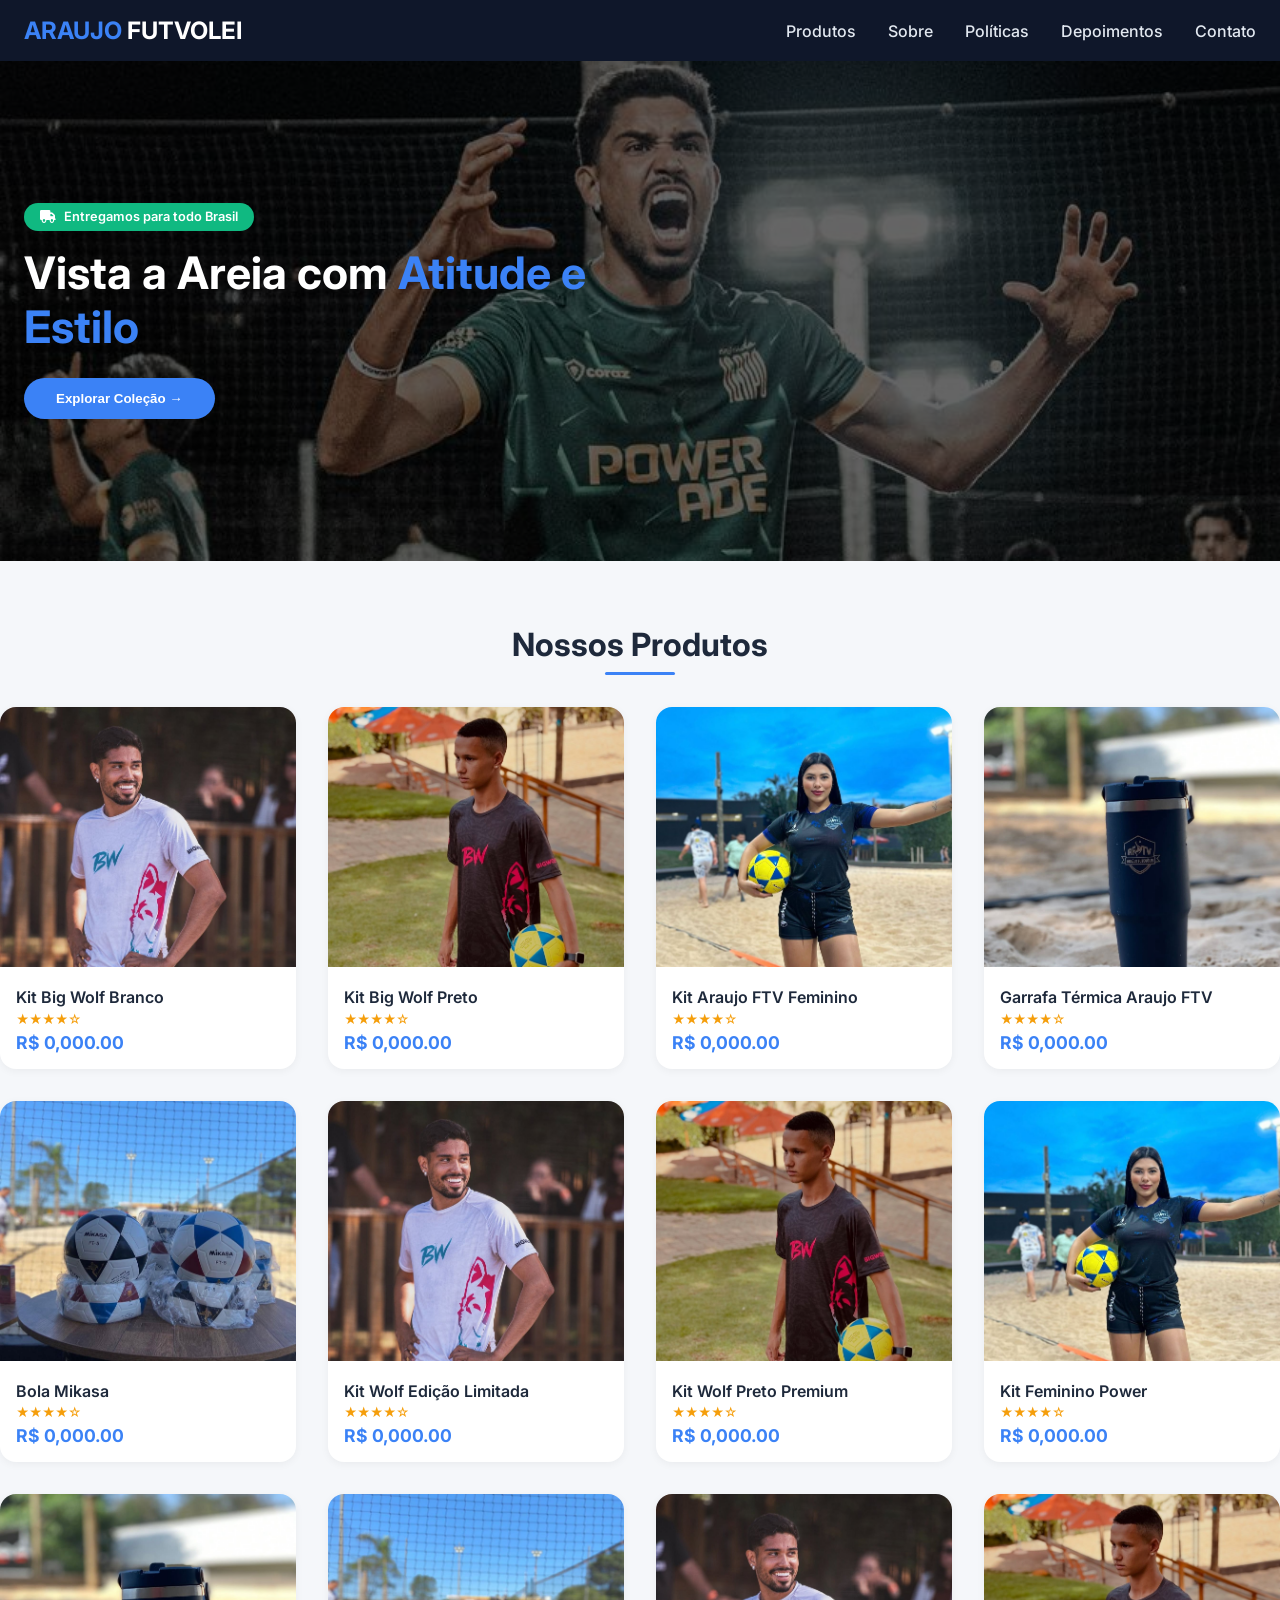
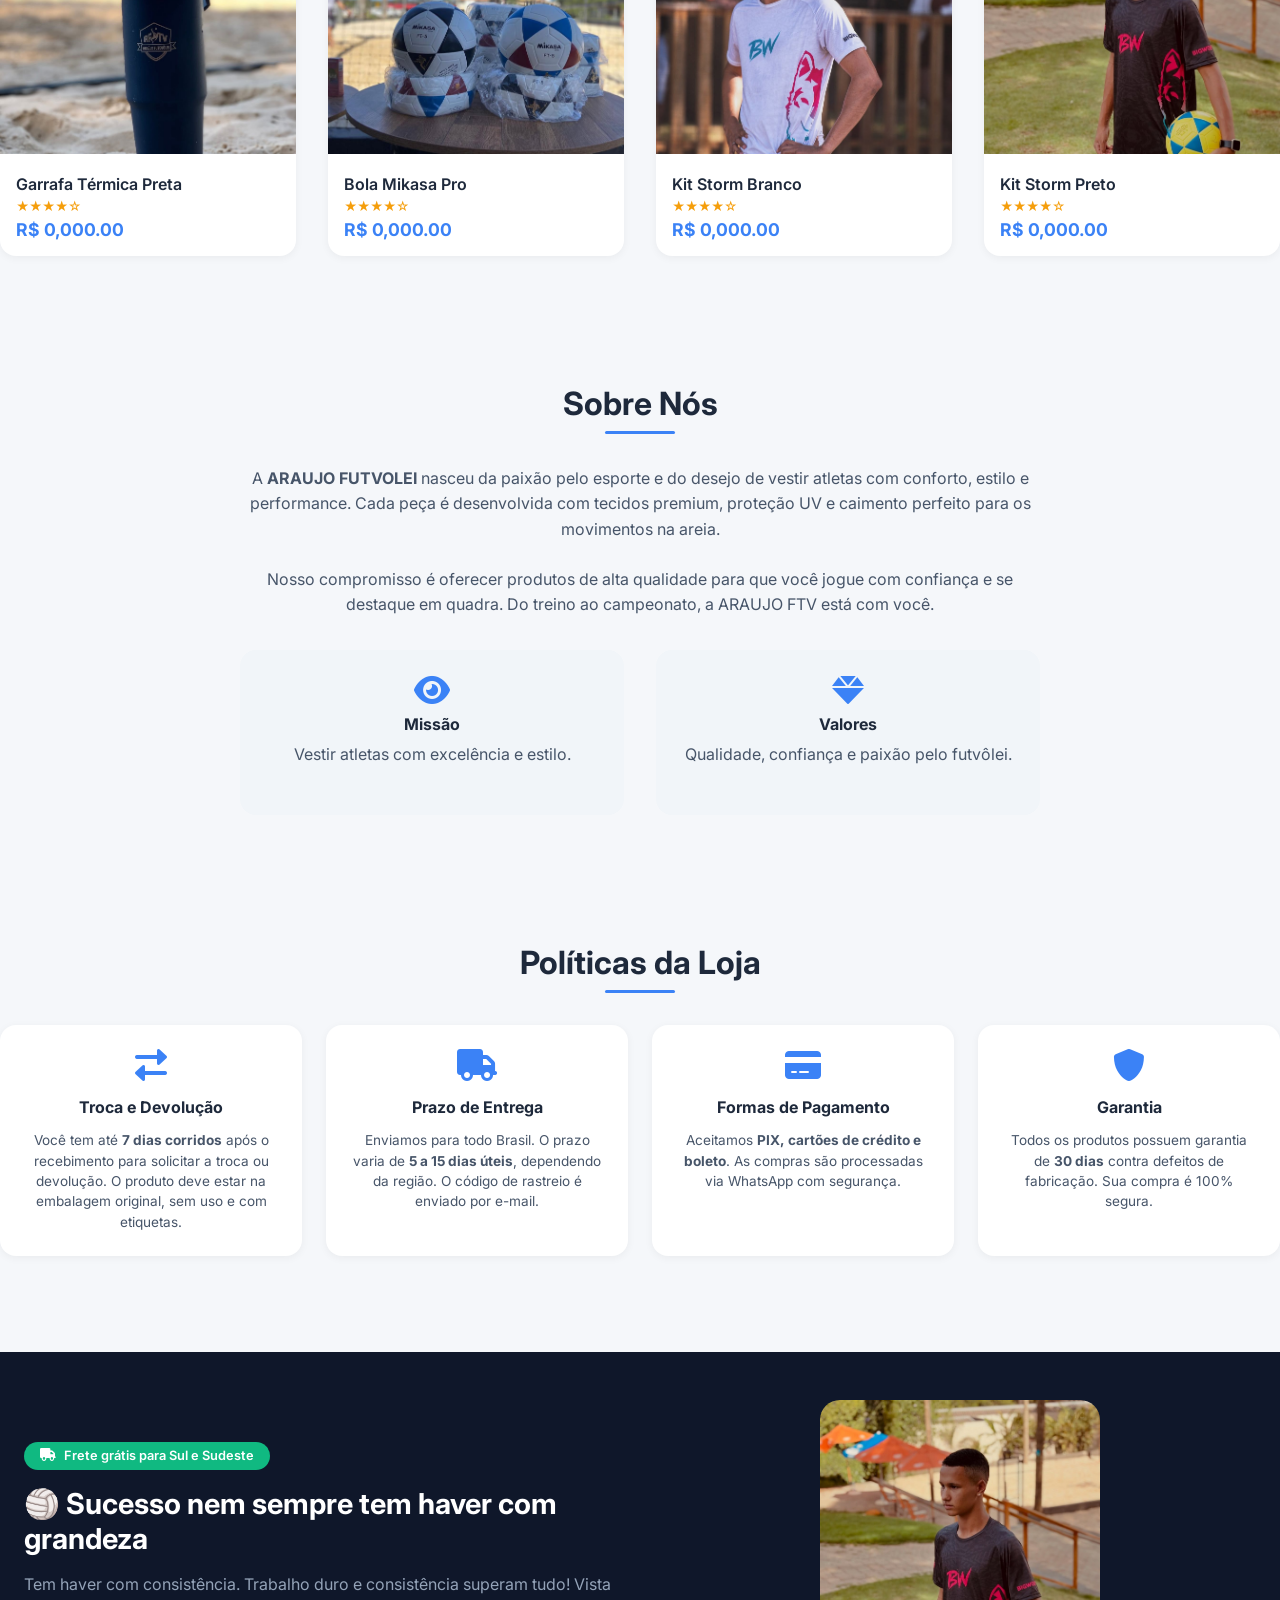
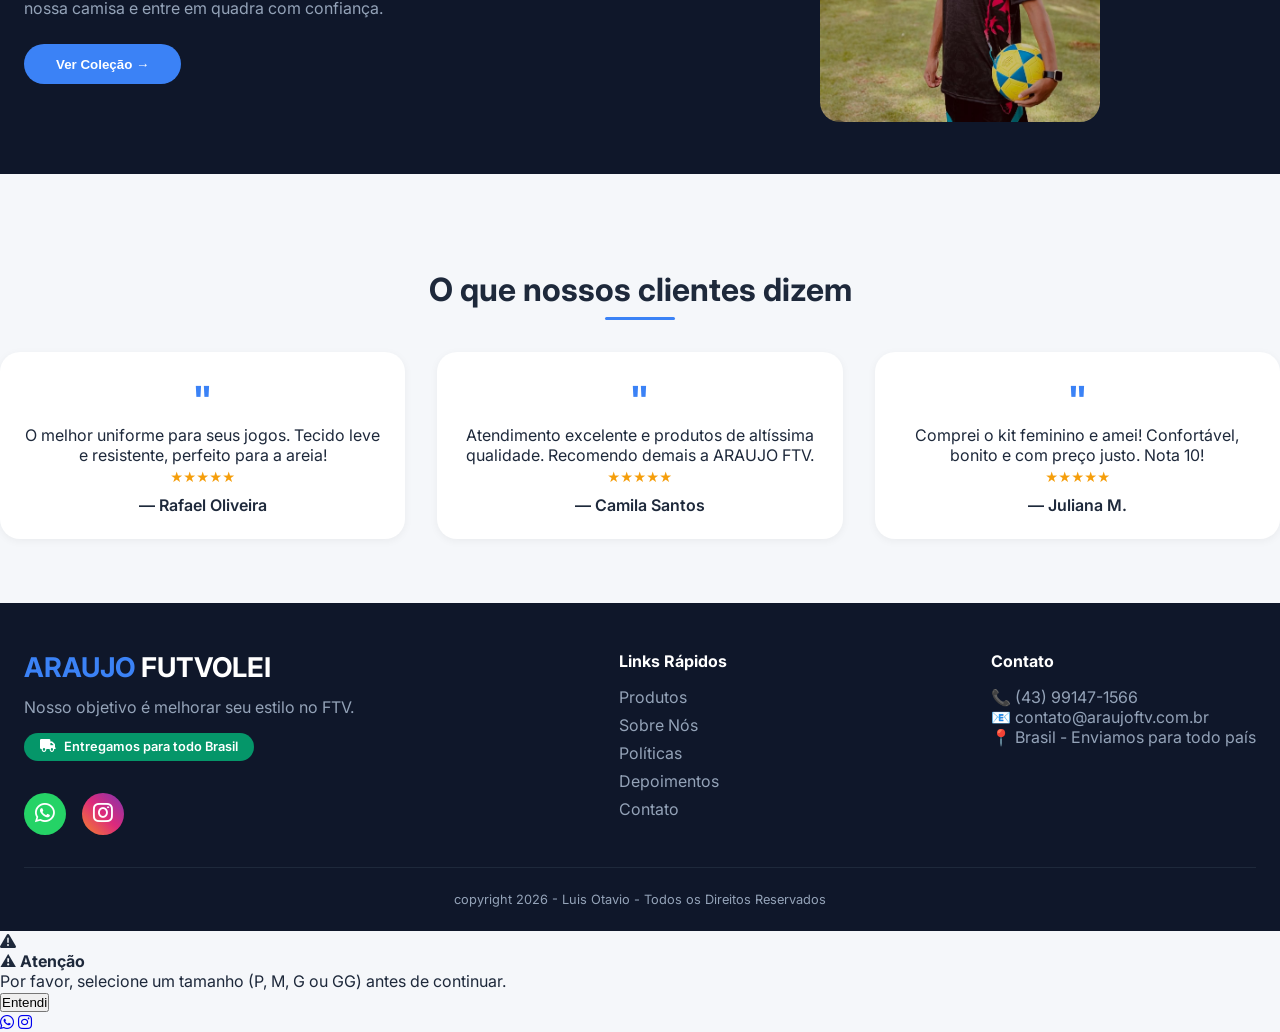
==== index.html @ d2f9bacc "ok" ====
<!DOCTYPE html>
<html lang="pt-br">
<head>
    <meta charset="UTF-8">
    <meta name="viewport" content="width=device-width, initial-scale=1.0, maximum-scale=1.0, user-scalable=yes">
    <title>ARAUJO FUTVOLEI | Kits e Acessórios Premium para Futvôlei</title>
    <meta name="description" content="Kits de futvôlei com tecido premium, proteção UV e estilo. Garrafas térmicas e bolas oficiais. Entregamos para todo o Brasil.">
    <link rel="preconnect" href="https://fonts.googleapis.com">
    <link rel="preconnect" href="https://fonts.gstatic.com" crossorigin>
    <link href="https://fonts.googleapis.com/css2?family=Inter:opsz,wght@14..32,300;14..32,400;14..32,500;14..32,600;14..32,700;14..32,800&display=swap" rel="stylesheet">
    <link rel="stylesheet" href="https://cdnjs.cloudflare.com/ajax/libs/font-awesome/6.0.0-beta3/css/all.min.css">
    <link rel="stylesheet" href="style.css">
</head>
<body>

<div class="navbar">
    <div class="container">
        <h1 class="logo">ARAUJO <span>FUTVOLEI</span></h1>
        <div class="menu-icon" id="menuToggle">
            <i class="fas fa-bars"></i>
        </div>
        <ul class="nav-links" id="navLinks">
            <li><a href="#produtos">Produtos</a></li>
            <li><a href="#sobre">Sobre</a></li>
            <li><a href="#politicas">Políticas</a></li>
            <li><a href="#depoimentos">Depoimentos</a></li>
            <li><a href="#contato">Contato</a></li>
        </ul>
    </div>
</div>

<!-- HERO COM IMAGEM DE FUNDO -->
<header class="hero">
    <div class="hero-container">
        <div class="hero-content">
            <div class="delivery-badge">
                <i class="fas fa-truck"></i>
                <span>Entregamos para todo Brasil</span>
            </div>
            <h1>Vista a Areia com <span>Atitude e Estilo</span></h1>
            <button class="btn-primary" id="verProdutosBtn">Explorar Coleção →</button>
        </div>
    </div>
</header>

<main>
    <!-- PRODUTOS -->
    <div class="container section" id="produtos">
        <h3 class="section-title">Nossos Produtos</h3>
        <div class="underline"></div>
        <div class="products-grid">
            <div class="product-card" data-produto="Kit Big Wolf Branco" data-preco="0,000.00" data-imagem="images/bg branco.jpeg">
                <img src="images/bg branco.jpeg" class="product-img" alt="Kit Big Wolf Branco">
                <div class="product-info">
                    <p class="product-name">Kit Big Wolf Branco</p>
                    <div class="rating">★★★★☆</div>
                    <p class="price">R$ 0,000.00</p>
                </div>
            </div>

            <div class="product-card" data-produto="Kit Big Wolf Preto" data-preco="0,000.00" data-imagem="images/bg preto.jpeg">
                <img src="images/bg preto.jpeg" class="product-img" alt="Kit Big Wolf Preto">
                <div class="product-info">
                    <p class="product-name">Kit Big Wolf Preto</p>
                    <div class="rating">★★★★☆</div>
                    <p class="price">R$ 0,000.00</p>
                </div>
            </div>

            <div class="product-card" data-produto="Kit Araujo FTV Feminino" data-preco="0,000.00" data-imagem="images/Fminino.jpeg">
                <img src="images/Fminino.jpeg" class="product-img" alt="Kit Araujo FTV Feminino">
                <div class="product-info">
                    <p class="product-name">Kit Araujo FTV Feminino</p>
                    <div class="rating">★★★★☆</div>
                    <p class="price">R$ 0,000.00</p>
                </div>
            </div>

            <div class="product-card" data-produto="Garrafa Térmica Araujo FTV" data-preco="0,000.00" data-imagem="images/Garrfa.jpeg">
                <img src="images/Garrfa.jpeg" class="product-img" alt="Garrafa Térmica">
                <div class="product-info">
                    <p class="product-name">Garrafa Térmica Araujo FTV</p>
                    <div class="rating">★★★★☆</div>
                    <p class="price">R$ 0,000.00</p>
                </div>
            </div>

            <div class="product-card" data-produto="Bola Mikasa" data-preco="0,000.00" data-imagem="images/bola.jpeg">
                <img src="images/bola.jpeg" class="product-img" alt="Bola Mikasa">
                <div class="product-info">
                    <p class="product-name">Bola Mikasa</p>
                    <div class="rating">★★★★☆</div>
                    <p class="price">R$ 0,000.00</p>
                </div>
            </div>

            <div class="product-card" data-produto="Kit Wolf Edição Limitada" data-preco="0,000.00" data-imagem="images/bg branco.jpeg">
                <img src="images/bg branco.jpeg" class="product-img" alt="Kit Wolf Edição">
                <div class="product-info">
                    <p class="product-name">Kit Wolf Edição Limitada</p>
                    <div class="rating">★★★★☆</div>
                    <p class="price">R$ 0,000.00</p>
                </div>
            </div>

            <div class="product-card" data-produto="Kit Wolf Preto Premium" data-preco="0,000.00" data-imagem="images/bg preto.jpeg">
                <img src="images/bg preto.jpeg" class="product-img" alt="Kit Wolf Preto">
                <div class="product-info">
                    <p class="product-name">Kit Wolf Preto Premium</p>
                    <div class="rating">★★★★☆</div>
                    <p class="price">R$ 0,000.00</p>
                </div>
            </div>

            <div class="product-card" data-produto="Kit Feminino Power" data-preco="0,000.00" data-imagem="images/Fminino.jpeg">
                <img src="images/Fminino.jpeg" class="product-img" alt="Kit Feminino Power">
                <div class="product-info">
                    <p class="product-name">Kit Feminino Power</p>
                    <div class="rating">★★★★☆</div>
                    <p class="price">R$ 0,000.00</p>
                </div>
            </div>

            <div class="product-card" data-produto="Garrafa Térmica Preta" data-preco="0,000.00" data-imagem="images/Garrfa.jpeg">
                <img src="images/Garrfa.jpeg" class="product-img" alt="Garrafa Térmica Preta">
                <div class="product-info">
                    <p class="product-name">Garrafa Térmica Preta</p>
                    <div class="rating">★★★★☆</div>
                    <p class="price">R$ 0,000.00</p>
                </div>
            </div>

            <div class="product-card" data-produto="Bola Mikasa Pro" data-preco="0,000.00" data-imagem="images/bola.jpeg">
                <img src="images/bola.jpeg" class="product-img" alt="Bola Mikasa Pro">
                <div class="product-info">
                    <p class="product-name">Bola Mikasa Pro</p>
                    <div class="rating">★★★★☆</div>
                    <p class="price">R$ 0,000.00</p>
                </div>
            </div>

            <div class="product-card" data-produto="Kit Storm Branco" data-preco="0,000.00" data-imagem="images/bg branco.jpeg">
                <img src="images/bg branco.jpeg" class="product-img" alt="Kit Storm Branco">
                <div class="product-info">
                    <p class="product-name">Kit Storm Branco</p>
                    <div class="rating">★★★★☆</div>
                    <p class="price">R$ 0,000.00</p>
                </div>
            </div>

            <div class="product-card" data-produto="Kit Storm Preto" data-preco="0,000.00" data-imagem="images/bg preto.jpeg">
                <img src="images/bg preto.jpeg" class="product-img" alt="Kit Storm Preto">
                <div class="product-info">
                    <p class="product-name">Kit Storm Preto</p>
                    <div class="rating">★★★★☆</div>
                    <p class="price">R$ 0,000.00</p>
                </div>
            </div>
        </div>
    </div>

    <!-- SOBRE NÓS -->
    <div class="container section" id="sobre">
        <h3 class="section-title">Sobre Nós</h3>
        <div class="underline"></div>
        <div class="about-content">
            <div class="about-text">
                <p>A <strong>ARAUJO FUTVOLEI</strong> nasceu da paixão pelo esporte e do desejo de vestir atletas com conforto, estilo e performance. Cada peça é desenvolvida com tecidos premium, proteção UV e caimento perfeito para os movimentos na areia.</p>
                <p>Nosso compromisso é oferecer produtos de alta qualidade para que você jogue com confiança e se destaque em quadra. Do treino ao campeonato, a ARAUJO FTV está com você.</p>
                <div class="about-mission">
                    <div class="mission-item">
                        <i class="fas fa-eye"></i>
                        <h4>Missão</h4>
                        <p>Vestir atletas com excelência e estilo.</p>
                    </div>
                    <div class="mission-item">
                        <i class="fas fa-gem"></i>
                        <h4>Valores</h4>
                        <p>Qualidade, confiança e paixão pelo futvôlei.</p>
                    </div>
                </div>
            </div>
        </div>
    </div>

    <!-- POLÍTICAS DA LOJA -->
    <div class="container section" id="politicas">
        <h3 class="section-title">Políticas da Loja</h3>
        <div class="underline"></div>
        <div class="policies-grid">
            <div class="policy-card">
                <i class="fas fa-exchange-alt"></i>
                <h4>Troca e Devolução</h4>
                <p>Você tem até <strong>7 dias corridos</strong> após o recebimento para solicitar a troca ou devolução. O produto deve estar na embalagem original, sem uso e com etiquetas.</p>
            </div>
            <div class="policy-card">
                <i class="fas fa-truck"></i>
                <h4>Prazo de Entrega</h4>
                <p>Enviamos para todo Brasil. O prazo varia de <strong>5 a 15 dias úteis</strong>, dependendo da região. O código de rastreio é enviado por e-mail.</p>
            </div>
            <div class="policy-card">
                <i class="fas fa-credit-card"></i>
                <h4>Formas de Pagamento</h4>
                <p>Aceitamos <strong>PIX, cartões de crédito e boleto</strong>. As compras são processadas via WhatsApp com segurança.</p>
            </div>
            <div class="policy-card">
                <i class="fas fa-shield-alt"></i>
                <h4>Garantia</h4>
                <p>Todos os produtos possuem garantia de <strong>30 dias</strong> contra defeitos de fabricação. Sua compra é 100% segura.</p>
            </div>
        </div>
    </div>

    <!-- BANNER EXCLUSIVO -->
    <div class="banner-full-width">
        <div class="banner-exclusive">
            <div class="banner-inner">
                <div class="banner-text">
                    <div class="delivery-badge" style="background: #10b981;">
                        <i class="fas fa-truck"></i>
                        <span>Frete grátis para Sul e Sudeste</span>
                    </div>
                    <h3>🏐 Sucesso nem sempre tem haver com grandeza</h3>
                    <p>Tem haver com consistência. Trabalho duro e consistência superam tudo! Vista nossa camisa e entre em quadra com confiança.</p>
                    <button class="btn-primary" id="ctaExclusivo">Ver Coleção →</button>
                </div>
                <div class="banner-img">
                    <img src="images/bg preto.jpeg" alt="Uniforme exclusivo">
                </div>
            </div>
        </div>
    </div>

    <!-- DEPOIMENTOS -->
    <div class="container section" id="depoimentos">
        <h3 class="section-title">O que nossos clientes dizem</h3>
        <div class="underline"></div>
        <div class="testimonials">
            <div class="testimonial-card">
                <div class="quote">"</div>
                <p>O melhor uniforme para seus jogos. Tecido leve e resistente, perfeito para a areia!</p>
                <div class="rating">★★★★★</div>
                <p style="font-weight: 600; margin-top: 10px;">— Rafael Oliveira</p>
            </div>
            <div class="testimonial-card">
                <div class="quote">"</div>
                <p>Atendimento excelente e produtos de altíssima qualidade. Recomendo demais a ARAUJO FTV.</p>
                <div class="rating">★★★★★</div>
                <p style="font-weight: 600; margin-top: 10px;">— Camila Santos</p>
            </div>
            <div class="testimonial-card">
                <div class="quote">"</div>
                <p>Comprei o kit feminino e amei! Confortável, bonito e com preço justo. Nota 10!</p>
                <div class="rating">★★★★★</div>
                <p style="font-weight: 600; margin-top: 10px;">— Juliana M.</p>
            </div>
        </div>
    </div>
</main>

<!-- FOOTER -->
<footer id="contato">
    <div class="container">
        <div class="footer-grid">
            <div class="footer-col">
                <h1 class="logo" style="font-size: 1.7rem;">ARAUJO <span style="color:#fff;">FUTVOLEI</span></h1>
                <p style="margin-top: 0.8rem;">Nosso objetivo é melhorar seu estilo no FTV.</p>
                <div class="delivery-badge" style="background: #059669; margin-top: 1rem;">
                    <i class="fas fa-truck"></i>
                    <span>Entregamos para todo Brasil</span>
                </div>
                <div class="social-icons-footer">
                    <a href="https://wa.me/5543991471566" target="_blank" class="footer-whatsapp">
                        <i class="fab fa-whatsapp"></i>
                    </a>
                    <a href="https://instagram.com" target="_blank" class="footer-instagram">
                        <i class="fab fa-instagram"></i>
                    </a>
                </div>
            </div>
            <div class="footer-col">
                <h4>Links Rápidos</h4>
                <ul>
                    <li><a href="#produtos">Produtos</a></li>
                    <li><a href="#sobre">Sobre Nós</a></li>
                    <li><a href="#politicas">Políticas</a></li>
                    <li><a href="#depoimentos">Depoimentos</a></li>
                    <li><a href="#contato">Contato</a></li>
                </ul>
            </div>
            <div class="footer-col">
                <h4>Contato</h4>
                <p>📞 (43) 99147-1566</p>
                <p>📧 contato@araujoftv.com.br</p>
                <p>📍 Brasil - Enviamos para todo país</p>
            </div>
        </div>
        <div class="copyright">
            <p>copyright 2026 - Luis Otavio - Todos os Direitos Reservados</p>
        </div>
    </div>
</footer>

<!-- MODAL -->
<div id="productModal" class="modal">
    <div class="modal-container">
        <button class="modal-close-btn"><i class="fas fa-times"></i></button>
        <div class="modal-grid">
            <div class="modal-gallery">
                <div class="modal-main-image">
                    <img src="" alt="Produto" id="modalMainImage">
                </div>
                <div class="modal-thumbnails">
                    <div class="thumbnail-item active"><img src="" alt="Frente" class="thumbnail"><span>Frente</span></div>
                    <div class="thumbnail-item"><img src="" alt="Costa" class="thumbnail"><span>Costa</span></div>
                    <div class="thumbnail-item"><img src="" alt="Lado" class="thumbnail"><span>Lado</span></div>
                    <div class="thumbnail-item"><img src="" alt="Detalhe" class="thumbnail"><span>Detalhe</span></div>
                </div>
            </div>
            <div class="modal-details">
                <div class="modal-header">
                    <h2 id="modalProductName">Kit Big Wolf Branco</h2>
                    <div class="modal-rating">
                        <i class="fas fa-star"></i><i class="fas fa-star"></i><i class="fas fa-star"></i><i class="fas fa-star"></i><i class="fas fa-star-half-alt"></i>
                        <span>4.5 (43 avaliações)</span>
                    </div>
                </div>
                <div class="modal-price-container">
                    <span class="modal-price-label">Preço</span>
                    <p class="modal-price" id="modalProductPrice">R$ 0,000.00</p>
                    <span class="modal-installment">ou em até 3x sem juros</span>
                </div>
                <div class="modal-divider"></div>
                <div class="modal-size">
                    <div class="size-header"><label>Tamanho</label><a href="#" class="size-guide">Guia de medidas</a></div>
                    <div class="size-options">
                        <button class="size-btn" data-size="P">P</button>
                        <button class="size-btn" data-size="M">M</button>
                        <button class="size-btn" data-size="G">G</button>
                        <button class="size-btn" data-size="GG">GG</button>
                    </div>
                </div>
                <div class="modal-divider"></div>
                <div class="modal-description">
                    <h4>Sobre o produto</h4>
                    <p>Tecido premium com proteção UV, secagem rápida e liberdade de movimento. Ideal para altas performances na areia.</p>
                </div>
                <button class="btn-whatsapp-modal" id="modalWhatsBtn"><i class="fab fa-whatsapp"></i> Comprar via WhatsApp</button>
                <div class="modal-benefits">
                    <div class="benefit-item"><i class="fas fa-truck"></i><span>Entregamos para todo Brasil</span></div>
                    <div class="benefit-item"><i class="fas fa-exchange-alt"></i><span>Troca fácil em 7 dias</span></div>
                    <div class="benefit-item"><i class="fas fa-shield-alt"></i><span>Produto 100% original</span></div>
                </div>
            </div>
        </div>
    </div>
</div>

<!-- ALERTA PERSONALIZADO -->
<div id="customAlert" class="custom-alert">
    <div class="alert-icon">
        <i class="fas fa-exclamation-triangle"></i>
    </div>
    <h4>⚠️ Atenção</h4>
    <p>Por favor, selecione um tamanho (P, M, G ou GG) antes de continuar.</p>
    <button class="alert-btn" onclick="closeAlert()">Entendi</button>
</div>

<!-- ÍCONES FLUTUANTES -->
<a href="https://wa.me/5543991471566" target="_blank" class="whatsapp-float"><i class="fab fa-whatsapp"></i></a>
<a href="https://instagram.com" target="_blank" class="instagram-float"><i class="fab fa-instagram"></i></a>

<script src="script.js"></script>
</body>
</html>
---- style.css ----
* {
    margin: 0;
    padding: 0;
    box-sizing: border-box;
}

body {
    font-family: 'Inter', sans-serif;
    background-color: #f5f7fa;
    color: #1e293b;
    scroll-behavior: smooth;
}

.container {
    max-width: 1280px;
    margin: 0 auto;
    padding: 0 24px;
}

/* ========== NAVBAR ========== */
.navbar {
    background: #0f172a;
    padding: 1rem 0;
    position: sticky;
    top: 0;
    z-index: 1000;
}

.navbar .container {
    display: flex;
    align-items: center;
    justify-content: space-between;
    flex-wrap: wrap;
}

.logo {
    font-size: 1.5rem;
    font-weight: 700;
    color: #3b82f6;
}

.logo span {
    color: #ffffff;
}

.nav-links {
    display: flex;
    gap: 2rem;
    list-style: none;
}

.nav-links a {
    color: #e2e8f0;
    text-decoration: none;
    font-weight: 500;
    transition: 0.2s;
}

.nav-links a:hover {
    color: #3b82f6;
}

.menu-icon {
    display: none;
    font-size: 1.5rem;
    color: white;
    cursor: pointer;
}

/* ========== HERO ========== */
.hero {
    background-image: url('images/foto.capa.jpeg');
    background-size: cover;
    background-position: center 20%;
    background-repeat: no-repeat;
    position: relative;
    width: 100%;
}

.hero::before {
    content: '';
    position: absolute;
    top: 0;
    left: 0;
    width: 100%;
    height: 100%;
    background: rgba(0, 0, 0, 0.6);
    z-index: 1;
}

.hero-container {
    max-width: 1280px;
    margin: 0 auto;
    display: flex;
    align-items: center;
    min-height: 500px;
    position: relative;
    z-index: 2;
    padding: 3rem 24px;
}

.hero-content {
    max-width: 600px;
}

.hero-content h1 {
    font-size: 2.8rem;
    font-weight: 700;
    line-height: 1.2;
    color: white;
    margin-bottom: 1.5rem;
}

.hero-content h1 span {
    color: #3b82f6;
}

.delivery-badge {
    background: #10b981;
    padding: 0.4rem 1rem;
    border-radius: 30px;
    display: inline-flex;
    align-items: center;
    gap: 0.5rem;
    font-size: 0.8rem;
    font-weight: 600;
    color: white;
    margin-bottom: 1rem;
}

.btn-primary {
    background: #3b82f6;
    border: none;
    padding: 0.8rem 2rem;
    border-radius: 40px;
    font-weight: 600;
    color: white;
    cursor: pointer;
    transition: 0.2s;
}

.btn-primary:hover {
    background: #2563eb;
    transform: translateY(-2px);
}

/* ========== PRODUTOS ========== */
.section {
    padding: 4rem 0;
}

.section-title {
    text-align: center;
    font-size: 2rem;
    font-weight: 700;
    margin-bottom: 0.5rem;
}

.underline {
    width: 70px;
    height: 3px;
    background: #3b82f6;
    margin: 0 auto 2rem auto;
    border-radius: 3px;
}

.products-grid {
    display: grid;
    grid-template-columns: repeat(auto-fill, minmax(260px, 1fr));
    gap: 2rem;
}

.product-card {
    background: white;
    border-radius: 16px;
    overflow: hidden;
    transition: all 0.3s ease;
    box-shadow: 0 2px 8px rgba(0, 0, 0, 0.05);
    cursor: pointer;
}

.product-card:hover {
    transform: translateY(-5px);
    box-shadow: 0 10px 25px rgba(0, 0, 0, 0.1);
}

.product-img {
    width: 100%;
    height: 260px;
    object-fit: cover;
}

.product-info {
    padding: 1rem;
}

.product-name {
    font-weight: 600;
    margin-bottom: 0.3rem;
}

.rating {
    color: #f59e0b;
    font-size: 0.8rem;
    margin: 0.3rem 0;
}

.price {
    font-weight: 700;
    font-size: 1.1rem;
    color: #3b82f6;
}

/* ========== SOBRE NÓS ========== */
.about-content {
    max-width: 800px;
    margin: 0 auto;
    text-align: center;
}

.about-text p {
    margin-bottom: 1.5rem;
    line-height: 1.6;
    color: #475569;
}

.about-mission {
    display: flex;
    justify-content: center;
    gap: 2rem;
    margin-top: 2rem;
    flex-wrap: wrap;
}

.mission-item {
    background: #f1f5f9;
    padding: 1.5rem;
    border-radius: 16px;
    text-align: center;
    flex: 1;
    min-width: 200px;
}

.mission-item i {
    font-size: 2rem;
    color: #3b82f6;
    margin-bottom: 0.5rem;
}

.mission-item h4 {
    margin-bottom: 0.5rem;
}

/* ========== POLÍTICAS ========== */
.policies-grid {
    display: grid;
    grid-template-columns: repeat(auto-fit, minmax(250px, 1fr));
    gap: 1.5rem;
}

.policy-card {
    background: white;
    padding: 1.5rem;
    border-radius: 16px;
    text-align: center;
    box-shadow: 0 2px 8px rgba(0, 0, 0, 0.05);
    transition: 0.2s;
}

.policy-card:hover {
    transform: translateY(-3px);
}

.policy-card i {
    font-size: 2rem;
    color: #3b82f6;
    margin-bottom: 1rem;
}

.policy-card h4 {
    margin-bottom: 0.8rem;
}

.policy-card p {
    font-size: 0.85rem;
    color: #475569;
    line-height: 1.5;
}

/* ========== BANNER ========== */
.banner-full-width {
    width: 100%;
    background: #0f172a;
    margin: 2rem 0;
}

.banner-exclusive {
    max-width: 1280px;
    margin: 0 auto;
    padding: 3rem 24px;
}

.banner-inner {
    display: flex;
    align-items: center;
    gap: 3rem;
    flex-wrap: wrap;
}

.banner-text {
    flex: 1;
}

.banner-text h3 {
    font-size: 1.8rem;
    color: white;
    margin-bottom: 1rem;
}

.banner-text p {
    color: #94a3b8;
    margin-bottom: 1.5rem;
    line-height: 1.5;
}

.banner-img {
    flex: 1;
    text-align: center;
}

.banner-img img {
    max-width: 280px;
    border-radius: 20px;
}

/* ========== DEPOIMENTOS ========== */
.testimonials {
    display: flex;
    flex-wrap: wrap;
    gap: 2rem;
    justify-content: center;
}

.testimonial-card {
    background: white;
    border-radius: 20px;
    padding: 1.5rem;
    text-align: center;
    flex: 1;
    min-width: 240px;
    box-shadow: 0 2px 8px rgba(0, 0, 0, 0.05);
}

.quote {
    font-size: 2.5rem;
    color: #3b82f6;
    font-weight: 700;
}

/* ========== FOOTER ========== */
footer {
    background: #0f172a;
    color: #94a3b8;
    padding: 3rem 0 1.5rem;
}

.footer-grid {
    display: flex;
    justify-content: space-between;
    flex-wrap: wrap;
    gap: 2rem;
    margin-bottom: 2rem;
}

.footer-col h4 {
    color: white;
    margin-bottom: 1rem;
}

.footer-col ul {
    list-style: none;
}

.footer-col ul li {
    margin-bottom: 0.5rem;
}

.footer-col ul li a {
    color: #94a3b8;
    text-decoration: none;
}

.footer-col ul li a:hover {
    color: #3b82f6;
}

.social-icons-footer {
    display: flex;
    gap: 1rem;
    margin-top: 1rem;
}

.footer-whatsapp {
    background: #25D366;
    width: 42px;
    height: 42px;
    border-radius: 50%;
    display: flex;
    align-items: center;
    justify-content: center;
    color: white;
    font-size: 1.4rem;
    text-decoration: none;
}

.footer-whatsapp:hover {
    transform: scale(1.07);
}

.footer-instagram {
    background: linear-gradient(45deg, #f58529, #dd2a7b, #8134af);
    width: 42px;
    height: 42px;
    border-radius: 50%;
    display: flex;
    align-items: center;
    justify-content: center;
    color: white;
    font-size: 1.4rem;
    text-decoration: none;
}

.footer-instagram:hover {
    transform: scale(1.07);
}

.copyright {
    text-align: center;
    border-top: 1px solid #1e293b;
    padding-top: 1.5rem;
    font-size: 0.8rem;
}

/* ========== MODAL ========== */
.modal {
    display: none;
    position: fixed;
    top: 0;
    left: 0;
    width: 100%;
    height: 100%;
    background: rgba(0, 0, 0, 0.85);
    backdrop-filter: blur(4px);
    z-index: 2000;
    justify-content: center;
    align-items: center;
}

.modal.show {
    display: flex;
}

.modal-container {
    background: white;
    max-width: 1000px;
    width: 90%;
    border-radius: 28px;
    position: relative;
    max-height: 90vh;
    overflow-y: auto;
    animation: modalFadeIn 0.3s ease;
}

@keyframes modalFadeIn {
    from {
        opacity: 0;
        transform: scale(0.95);
    }
    to {
        opacity: 1;
        transform: scale(1);
    }
}

.modal-close-btn {
    position: sticky;
    top: 15px;
    right: 15px;
    float: right;
    width: 38px;
    height: 38px;
    background: white;
    border: 1px solid #e2e8f0;
    border-radius: 50%;
    cursor: pointer;
    margin: 15px 15px 0 0;
}

.modal-grid {
    display: grid;
    grid-template-columns: 1fr 1fr;
    gap: 2rem;
    padding: 2rem;
    clear: both;
}

.modal-main-image img {
    width: 100%;
    max-height: 350px;
    object-fit: contain;
}

.modal-thumbnails {
    display: flex;
    gap: 0.8rem;
    justify-content: center;
    margin-top: 1rem;
}

.thumbnail-item {
    text-align: center;
    cursor: pointer;
}

.thumbnail-item img {
    width: 65px;
    height: 65px;
    object-fit: cover;
    border-radius: 10px;
    border: 2px solid transparent;
}

.thumbnail-item.active img {
    border-color: #3b82f6;
}

.modal-header h2 {
    font-size: 1.6rem;
}

.modal-price {
    font-size: 1.8rem;
    font-weight: 800;
    color: #3b82f6;
}

.size-options {
    display: flex;
    gap: 0.8rem;
    margin: 1rem 0;
}

.size-btn {
    width: 50px;
    padding: 0.6rem;
    border: 2px solid #e2e8f0;
    background: white;
    border-radius: 10px;
    font-weight: 600;
    cursor: pointer;
}

.size-btn.active {
    background: #3b82f6;
    color: white;
}

.btn-whatsapp-modal {
    background: #25D366;
    border: none;
    width: 100%;
    padding: 0.9
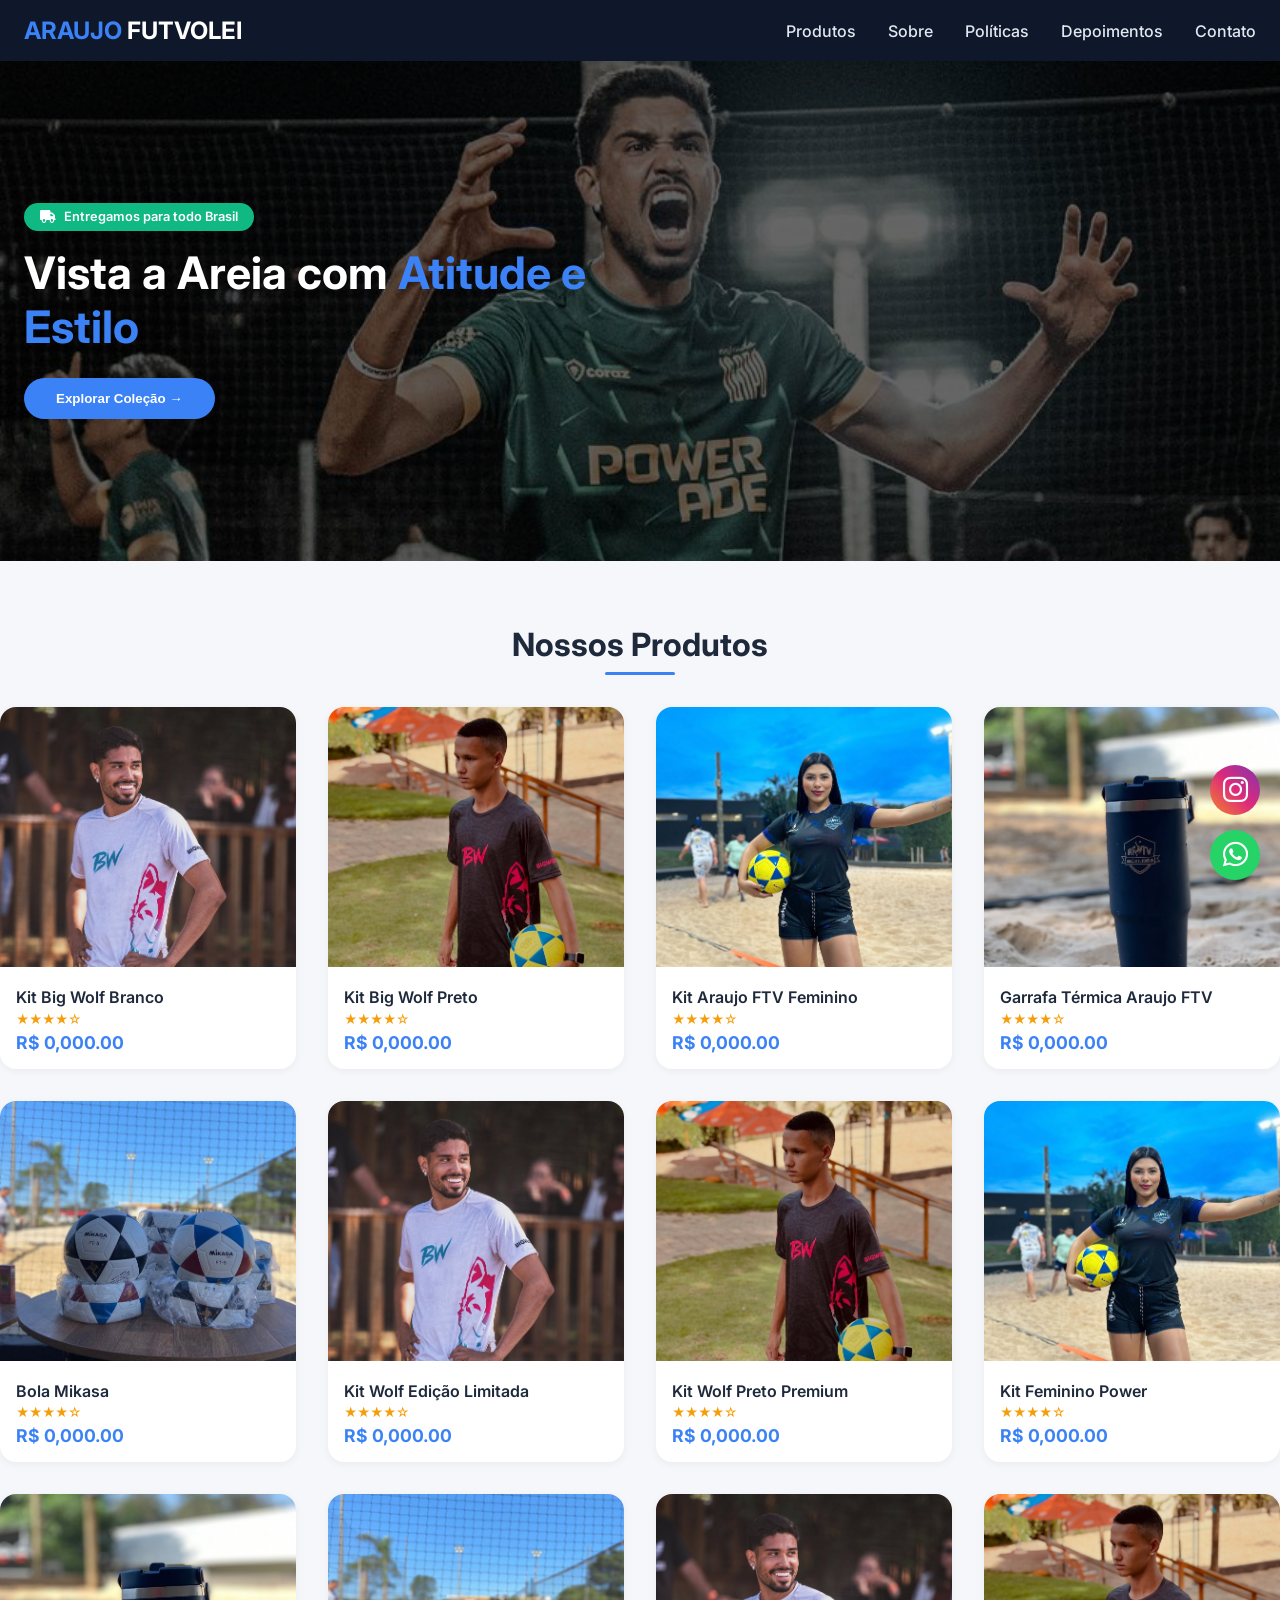
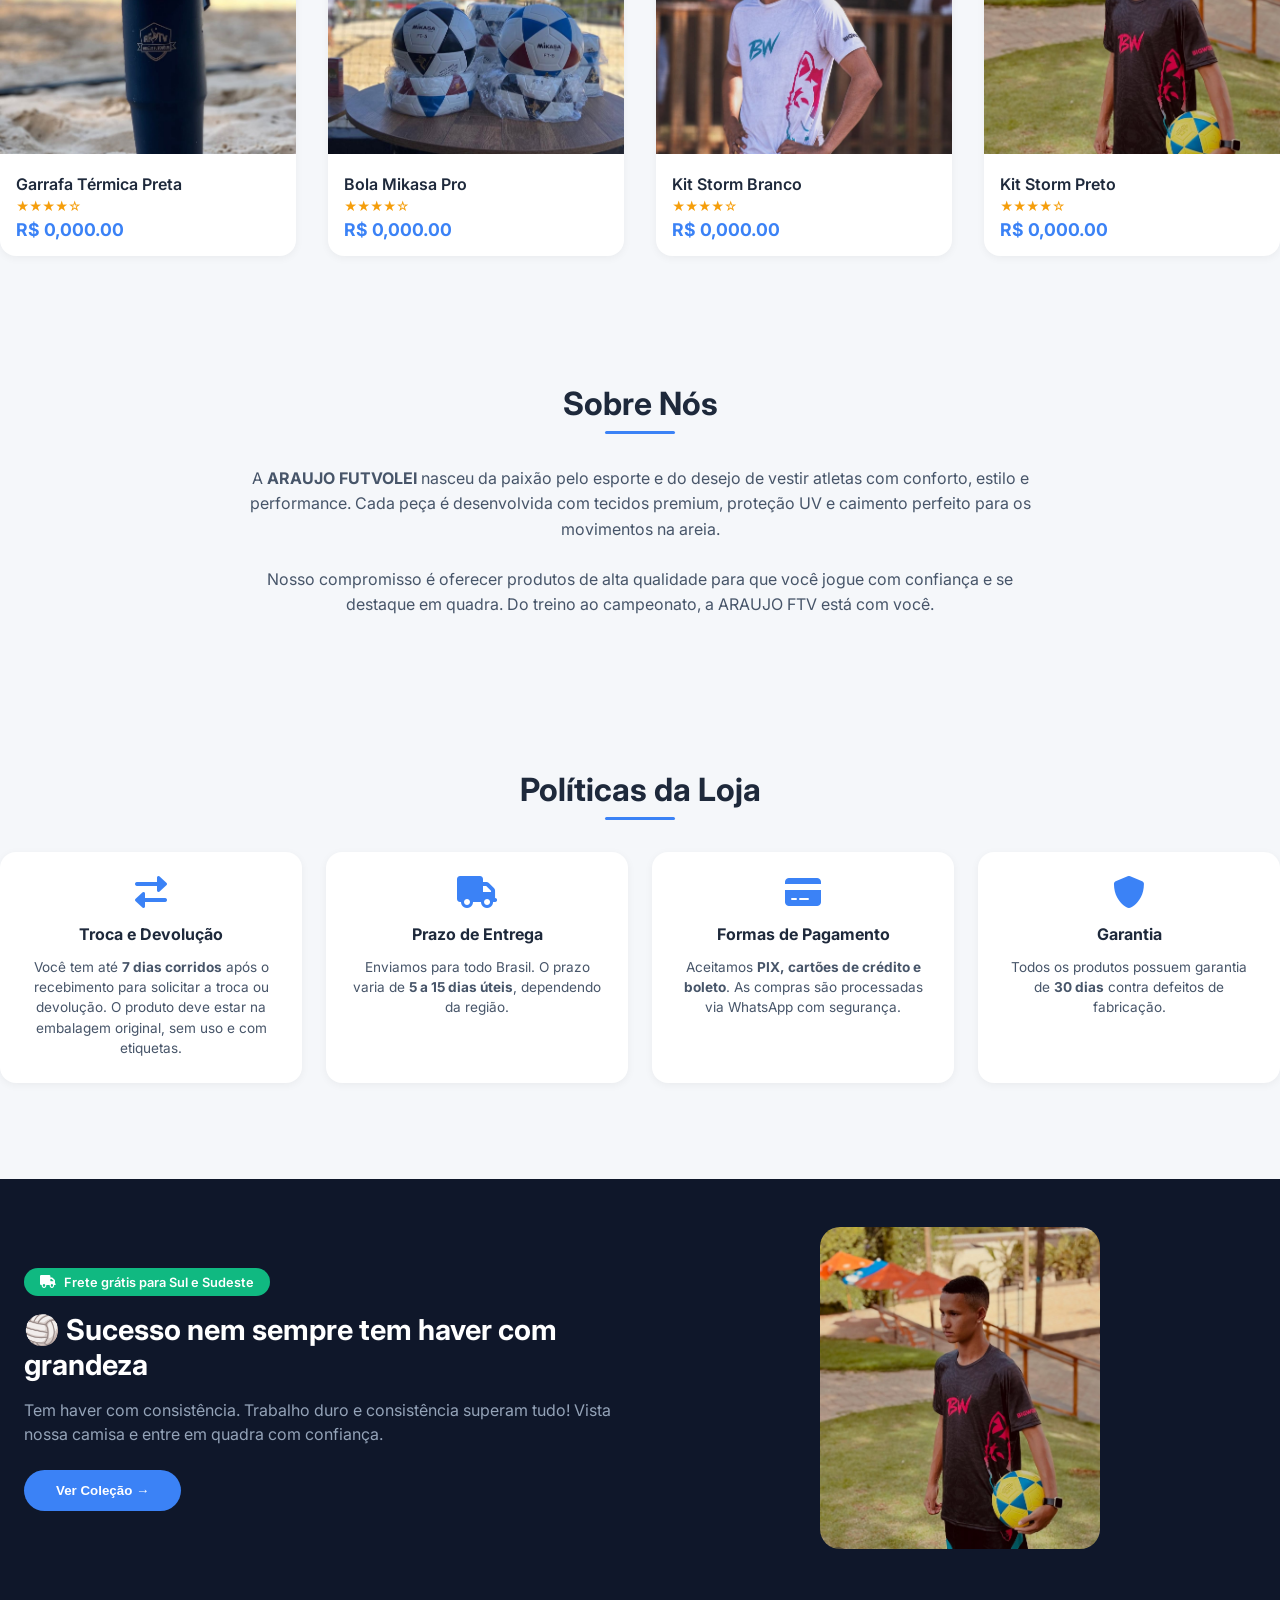
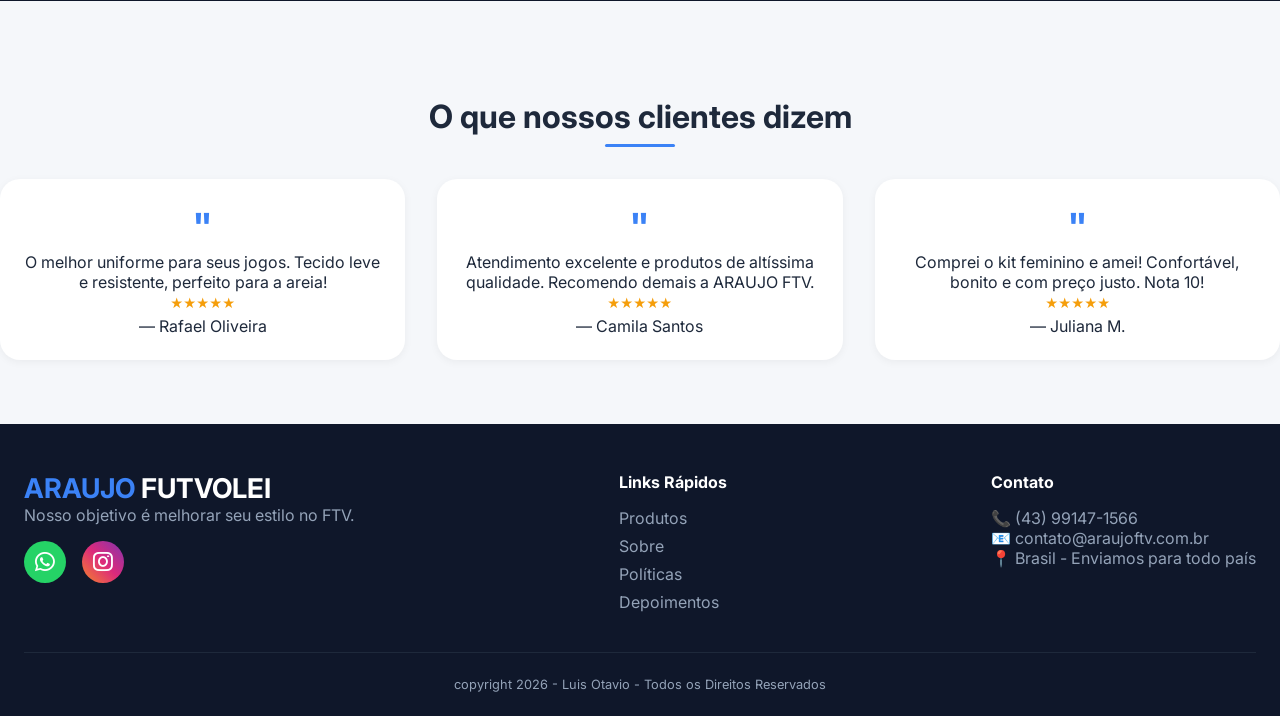
==== commit 3b44c785: "s" ====
--- a/index.html
+++ b/index.html
@@ -29,7 +29,7 @@
     </div>
 </div>
 
-<!-- HERO COM IMAGEM DE FUNDO -->
+<!-- HERO -->
 <header class="hero">
     <div class="hero-container">
         <div class="hero-content">
@@ -57,7 +57,6 @@
                     <p class="price">R$ 0,000.00</p>
                 </div>
             </div>
-
             <div class="product-card" data-produto="Kit Big Wolf Preto" data-preco="0,000.00" data-imagem="images/bg preto.jpeg">
                 <img src="images/bg preto.jpeg" class="product-img" alt="Kit Big Wolf Preto">
                 <div class="product-info">
@@ -66,7 +65,6 @@
                     <p class="price">R$ 0,000.00</p>
                 </div>
             </div>
-
             <div class="product-card" data-produto="Kit Araujo FTV Feminino" data-preco="0,000.00" data-imagem="images/Fminino.jpeg">
                 <img src="images/Fminino.jpeg" class="product-img" alt="Kit Araujo FTV Feminino">
                 <div class="product-info">
@@ -75,7 +73,6 @@
                     <p class="price">R$ 0,000.00</p>
                 </div>
             </div>
-
             <div class="product-card" data-produto="Garrafa Térmica Araujo FTV" data-preco="0,000.00" data-imagem="images/Garrfa.jpeg">
                 <img src="images/Garrfa.jpeg" class="product-img" alt="Garrafa Térmica">
                 <div class="product-info">
@@ -84,7 +81,6 @@
                     <p class="price">R$ 0,000.00</p>
                 </div>
             </div>
-
             <div class="product-card" data-produto="Bola Mikasa" data-preco="0,000.00" data-imagem="images/bola.jpeg">
                 <img src="images/bola.jpeg" class="product-img" alt="Bola Mikasa">
                 <div class="product-info">
@@ -93,7 +89,6 @@
                     <p class="price">R$ 0,000.00</p>
                 </div>
             </div>
-
             <div class="product-card" data-produto="Kit Wolf Edição Limitada" data-preco="0,000.00" data-imagem="images/bg branco.jpeg">
                 <img src="images/bg branco.jpeg" class="product-img" alt="Kit Wolf Edição">
                 <div class="product-info">
@@ -102,7 +97,6 @@
                     <p class="price">R$ 0,000.00</p>
                 </div>
             </div>
-
             <div class="product-card" data-produto="Kit Wolf Preto Premium" data-preco="0,000.00" data-imagem="images/bg preto.jpeg">
                 <img src="images/bg preto.jpeg" class="product-img" alt="Kit Wolf Preto">
                 <div class="product-info">
@@ -111,7 +105,6 @@
                     <p class="price">R$ 0,000.00</p>
                 </div>
             </div>
-
             <div class="product-card" data-produto="Kit Feminino Power" data-preco="0,000.00" data-imagem="images/Fminino.jpeg">
                 <img src="images/Fminino.jpeg" class="product-img" alt="Kit Feminino Power">
                 <div class="product-info">
@@ -120,7 +113,6 @@
                     <p class="price">R$ 0,000.00</p>
                 </div>
             </div>
-
             <div class="product-card" data-produto="Garrafa Térmica Preta" data-preco="0,000.00" data-imagem="images/Garrfa.jpeg">
                 <img src="images/Garrfa.jpeg" class="product-img" alt="Garrafa Térmica Preta">
                 <div class="product-info">
@@ -129,7 +121,6 @@
                     <p class="price">R$ 0,000.00</p>
                 </div>
             </div>
-
             <div class="product-card" data-produto="Bola Mikasa Pro" data-preco="0,000.00" data-imagem="images/bola.jpeg">
                 <img src="images/bola.jpeg" class="product-img" alt="Bola Mikasa Pro">
                 <div class="product-info">
@@ -138,7 +129,6 @@
                     <p class="price">R$ 0,000.00</p>
                 </div>
             </div>
-
             <div class="product-card" data-produto="Kit Storm Branco" data-preco="0,000.00" data-imagem="images/bg branco.jpeg">
                 <img src="images/bg branco.jpeg" class="product-img" alt="Kit Storm Branco">
                 <div class="product-info">
@@ -147,7 +137,6 @@
                     <p class="price">R$ 0,000.00</p>
                 </div>
             </div>
-
             <div class="product-card" data-produto="Kit Storm Preto" data-preco="0,000.00" data-imagem="images/bg preto.jpeg">
                 <img src="images/bg preto.jpeg" class="product-img" alt="Kit Storm Preto">
                 <div class="product-info">
@@ -167,23 +156,11 @@
             <div class="about-text">
                 <p>A <strong>ARAUJO FUTVOLEI</strong> nasceu da paixão pelo esporte e do desejo de vestir atletas com conforto, estilo e performance. Cada peça é desenvolvida com tecidos premium, proteção UV e caimento perfeito para os movimentos na areia.</p>
                 <p>Nosso compromisso é oferecer produtos de alta qualidade para que você jogue com confiança e se destaque em quadra. Do treino ao campeonato, a ARAUJO FTV está com você.</p>
-                <div class="about-mission">
-                    <div class="mission-item">
-                        <i class="fas fa-eye"></i>
-                        <h4>Missão</h4>
-                        <p>Vestir atletas com excelência e estilo.</p>
-                    </div>
-                    <div class="mission-item">
-                        <i class="fas fa-gem"></i>
-                        <h4>Valores</h4>
-                        <p>Qualidade, confiança e paixão pelo futvôlei.</p>
-                    </div>
-                </div>
-            </div>
-        </div>
-    </div>
-
-    <!-- POLÍTICAS DA LOJA -->
+            </div>
+        </div>
+    </div>
+
+    <!-- POLÍTICAS -->
     <div class="container section" id="politicas">
         <h3 class="section-title">Políticas da Loja</h3>
         <div class="underline"></div>
@@ -196,7 +173,7 @@
             <div class="policy-card">
                 <i class="fas fa-truck"></i>
                 <h4>Prazo de Entrega</h4>
-                <p>Enviamos para todo Brasil. O prazo varia de <strong>5 a 15 dias úteis</strong>, dependendo da região. O código de rastreio é enviado por e-mail.</p>
+                <p>Enviamos para todo Brasil. O prazo varia de <strong>5 a 15 dias úteis</strong>, dependendo da região.</p>
             </div>
             <div class="policy-card">
                 <i class="fas fa-credit-card"></i>
@@ -206,12 +183,12 @@
             <div class="policy-card">
                 <i class="fas fa-shield-alt"></i>
                 <h4>Garantia</h4>
-                <p>Todos os produtos possuem garantia de <strong>30 dias</strong> contra defeitos de fabricação. Sua compra é 100% segura.</p>
-            </div>
-        </div>
-    </div>
-
-    <!-- BANNER EXCLUSIVO -->
+                <p>Todos os produtos possuem garantia de <strong>30 dias</strong> contra defeitos de fabricação.</p>
+            </div>
+        </div>
+    </div>
+
+    <!-- BANNER -->
     <div class="banner-full-width">
         <div class="banner-exclusive">
             <div class="banner-inner">
@@ -240,19 +217,19 @@
                 <div class="quote">"</div>
                 <p>O melhor uniforme para seus jogos. Tecido leve e resistente, perfeito para a areia!</p>
                 <div class="rating">★★★★★</div>
-                <p style="font-weight: 600; margin-top: 10px;">— Rafael Oliveira</p>
+                <p>— Rafael Oliveira</p>
             </div>
             <div class="testimonial-card">
                 <div class="quote">"</div>
                 <p>Atendimento excelente e produtos de altíssima qualidade. Recomendo demais a ARAUJO FTV.</p>
                 <div class="rating">★★★★★</div>
-                <p style="font-weight: 600; margin-top: 10px;">— Camila Santos</p>
+                <p>— Camila Santos</p>
             </div>
             <div class="testimonial-card">
                 <div class="quote">"</div>
                 <p>Comprei o kit feminino e amei! Confortável, bonito e com preço justo. Nota 10!</p>
                 <div class="rating">★★★★★</div>
-                <p style="font-weight: 600; margin-top: 10px;">— Juliana M.</p>
+                <p>— Juliana M.</p>
             </div>
         </div>
     </div>
@@ -264,28 +241,19 @@
         <div class="footer-grid">
             <div class="footer-col">
                 <h1 class="logo" style="font-size: 1.7rem;">ARAUJO <span style="color:#fff;">FUTVOLEI</span></h1>
-                <p style="margin-top: 0.8rem;">Nosso objetivo é melhorar seu estilo no FTV.</p>
-                <div class="delivery-badge" style="background: #059669; margin-top: 1rem;">
-                    <i class="fas fa-truck"></i>
-                    <span>Entregamos para todo Brasil</span>
-                </div>
+                <p>Nosso objetivo é melhorar seu estilo no FTV.</p>
                 <div class="social-icons-footer">
-                    <a href="https://wa.me/5543991471566" target="_blank" class="footer-whatsapp">
-                        <i class="fab fa-whatsapp"></i>
-                    </a>
-                    <a href="https://instagram.com" target="_blank" class="footer-instagram">
-                        <i class="fab fa-instagram"></i>
-                    </a>
+                    <a href="https://wa.me/5543991471566" target="_blank" class="footer-whatsapp"><i class="fab fa-whatsapp"></i></a>
+                    <a href="https://instagram.com" target="_blank" class="footer-instagram"><i class="fab fa-instagram"></i></a>
                 </div>
             </div>
             <div class="footer-col">
                 <h4>Links Rápidos</h4>
                 <ul>
                     <li><a href="#produtos">Produtos</a></li>
-                    <li><a href="#sobre">Sobre Nós</a></li>
+                    <li><a href="#sobre">Sobre</a></li>
                     <li><a href="#politicas">Políticas</a></li>
                     <li><a href="#depoimentos">Depoimentos</a></li>
-                    <li><a href="#contato">Contato</a></li>
                 </ul>
             </div>
             <div class="footer-col">
@@ -361,7 +329,7 @@
     <div class="alert-icon">
         <i class="fas fa-exclamation-triangle"></i>
     </div>
-    <h4>⚠️ Atenção</h4>
+    <h4>Atenção</h4>
     <p>Por favor, selecione um tamanho (P, M, G ou GG) antes de continuar.</p>
     <button class="alert-btn" onclick="closeAlert()">Entendi</button>
 </div>
--- a/style.css
+++ b/style.css
@@ -17,7 +17,7 @@
     padding: 0 24px;
 }
 
-/* ========== NAVBAR ========== */
+/* NAVBAR */
 .navbar {
     background: #0f172a;
     padding: 1rem 0;
@@ -67,7 +67,7 @@
     cursor: pointer;
 }
 
-/* ========== HERO ========== */
+/* HERO */
 .hero {
     background-image: url('images/foto.capa.jpeg');
     background-size: cover;
@@ -144,7 +144,7 @@
     transform: translateY(-2px);
 }
 
-/* ========== PRODUTOS ========== */
+/* PRODUTOS */
 .section {
     padding: 4rem 0;
 }
@@ -211,7 +211,7 @@
     color: #3b82f6;
 }
 
-/* ========== SOBRE NÓS ========== */
+/* SOBRE */
 .about-content {
     max-width: 800px;
     margin: 0 auto;
@@ -224,34 +224,7 @@
     color: #475569;
 }
 
-.about-mission {
-    display: flex;
-    justify-content: center;
-    gap: 2rem;
-    margin-top: 2rem;
-    flex-wrap: wrap;
-}
-
-.mission-item {
-    background: #f1f5f9;
-    padding: 1.5rem;
-    border-radius: 16px;
-    text-align: center;
-    flex: 1;
-    min-width: 200px;
-}
-
-.mission-item i {
-    font-size: 2rem;
-    color: #3b82f6;
-    margin-bottom: 0.5rem;
-}
-
-.mission-item h4 {
-    margin-bottom: 0.5rem;
-}
-
-/* ========== POLÍTICAS ========== */
+/* POLÍTICAS */
 .policies-grid {
     display: grid;
     grid-template-columns: repeat(auto-fit, minmax(250px, 1fr));
@@ -287,7 +260,7 @@
     line-height: 1.5;
 }
 
-/* ========== BANNER ========== */
+/* BANNER */
 .banner-full-width {
     width: 100%;
     background: #0f172a;
@@ -333,7 +306,7 @@
     border-radius: 20px;
 }
 
-/* ========== DEPOIMENTOS ========== */
+/* DEPOIMENTOS */
 .testimonials {
     display: flex;
     flex-wrap: wrap;
@@ -357,7 +330,7 @@
     font-weight: 700;
 }
 
-/* ========== FOOTER ========== */
+/* FOOTER */
 footer {
     background: #0f172a;
     color: #94a3b8;
@@ -441,7 +414,7 @@
     font-size: 0.8rem;
 }
 
-/* ========== MODAL ========== */
+/* MODAL */
 .modal {
     display: none;
     position: fixed;
@@ -534,8 +507,23 @@
     border-color: #3b82f6;
 }
 
+.thumbnail-item span {
+    font-size: 0.7rem;
+    display: block;
+    margin-top: 0.3rem;
+    color: #64748b;
+}
+
 .modal-header h2 {
     font-size: 1.6rem;
+    margin-bottom: 0.3rem;
+}
+
+.modal-rating {
+    display: flex;
+    align-items: center;
+    gap: 0.5rem;
+    margin-bottom: 1rem;
 }
 
 .modal-price {
@@ -547,6 +535,7 @@
 .size-options {
     display: flex;
     gap: 0.8rem;
+    flex-wrap: wrap;
     margin: 1rem 0;
 }
 
@@ -569,4 +558,222 @@
     background: #25D366;
     border: none;
     width: 100%;
-    padding: 0.9+    padding: 0.9rem;
+    border-radius: 40px;
+    font-weight: 700;
+    color: white;
+    cursor: pointer;
+    display: flex;
+    align-items: center;
+    justify-content: center;
+    gap: 0.5rem;
+    margin: 1rem 0;
+}
+
+.btn-whatsapp-modal:hover {
+    background: #1da05a;
+}
+
+.modal-benefits {
+    background: #f8fafc;
+    padding: 1rem;
+    border-radius: 12px;
+}
+
+.benefit-item {
+    display: flex;
+    align-items: center;
+    gap: 0.5rem;
+    font-size: 0.8rem;
+    margin-bottom: 0.5rem;
+}
+
+.benefit-item i {
+    color: #10b981;
+}
+
+/* ALERTA PERSONALIZADO */
+.custom-alert {
+    position: fixed;
+    top: 50%;
+    left: 50%;
+    transform: translate(-50%, -50%) scale(0.9);
+    background: white;
+    padding: 1.5rem 2rem;
+    border-radius: 24px;
+    box-shadow: 0 25px 50px -12px rgba(0, 0, 0, 0.3);
+    z-index: 10000;
+    text-align: center;
+    max-width: 350px;
+    width: 90%;
+    opacity: 0;
+    visibility: hidden;
+    transition: all 0.3s ease;
+}
+
+.custom-alert.show {
+    opacity: 1;
+    visibility: visible;
+    transform: translate(-50%, -50%) scale(1);
+}
+
+.alert-icon {
+    width: 60px;
+    height: 60px;
+    background: #fee2e2;
+    border-radius: 50%;
+    display: flex;
+    align-items: center;
+    justify-content: center;
+    margin: 0 auto 1rem auto;
+}
+
+.alert-icon i {
+    font-size: 2rem;
+    color: #ef4444;
+}
+
+.custom-alert h4 {
+    font-size: 1.3rem;
+    margin-bottom: 0.5rem;
+    color: #1e293b;
+}
+
+.custom-alert p {
+    color: #475569;
+    margin-bottom: 1.5rem;
+    font-size: 0.9rem;
+}
+
+.alert-btn {
+    background: #3b82f6;
+    border: none;
+    padding: 0.6rem 1.5rem;
+    border-radius: 40px;
+    font-weight: 600;
+    color: white;
+    cursor: pointer;
+    transition: 0.2s;
+}
+
+.alert-btn:hover {
+    background: #2563eb;
+}
+
+/* ÍCONES FLUTUANTES */
+.whatsapp-float {
+    position: fixed;
+    bottom: 20px;
+    right: 20px;
+    background: #25D366;
+    width: 50px;
+    height: 50px;
+    border-radius: 50%;
+    display: flex;
+    align-items: center;
+    justify-content: center;
+    z-index: 99;
+    text-decoration: none;
+}
+
+.whatsapp-float i {
+    font-size: 1.8rem;
+    color: white;
+}
+
+.instagram-float {
+    position: fixed;
+    bottom: 85px;
+    right: 20px;
+    background: linear-gradient(45deg, #f58529, #dd2a7b, #8134af);
+    width: 50px;
+    height: 50px;
+    border-radius: 50%;
+    display: flex;
+    align-items: center;
+    justify-content: center;
+    z-index: 99;
+    text-decoration: none;
+}
+
+.instagram-float i {
+    font-size: 1.8rem;
+    color: white;
+}
+
+/* RESPONSIVIDADE */
+@media (max-width: 800px) {
+    .nav-links {
+        display: none;
+        width: 100%;
+        flex-direction: column;
+        background: #0f172a;
+        padding: 1rem;
+        margin-top: 1rem;
+        border-radius: 12px;
+    }
+    
+    .nav-links.show {
+        display: flex;
+    }
+    
+    .menu-icon {
+        display: block;
+    }
+    
+    .hero-container {
+        min-height: 400px;
+        padding: 2rem 24px;
+    }
+    
+    .hero-content h1 {
+        font-size: 1.8rem;
+    }
+    
+    .modal-grid {
+        grid-template-columns: 1fr;
+    }
+    
+    .banner-inner {
+        flex-direction: column;
+        text-align: center;
+    }
+    
+    .footer-grid {
+        flex-direction: column;
+        text-align: center;
+    }
+    
+    .social-icons-footer {
+        justify-content: center;
+    }
+}
+
+@media (max-width: 600px) {
+    .products-grid {
+        grid-template-columns: repeat(2, 1fr);
+        gap: 1rem;
+    }
+    
+    .product-img {
+        height: 180px;
+    }
+    
+    .section-title {
+        font-size: 1.5rem;
+    }
+}
+
+@media (max-width: 480px) {
+    .product-img {
+        height: 150px;
+    }
+    
+    .product-name {
+        font-size: 0.85rem;
+    }
+    
+    .price {
+        font-size: 0.9rem;
+    }
+}
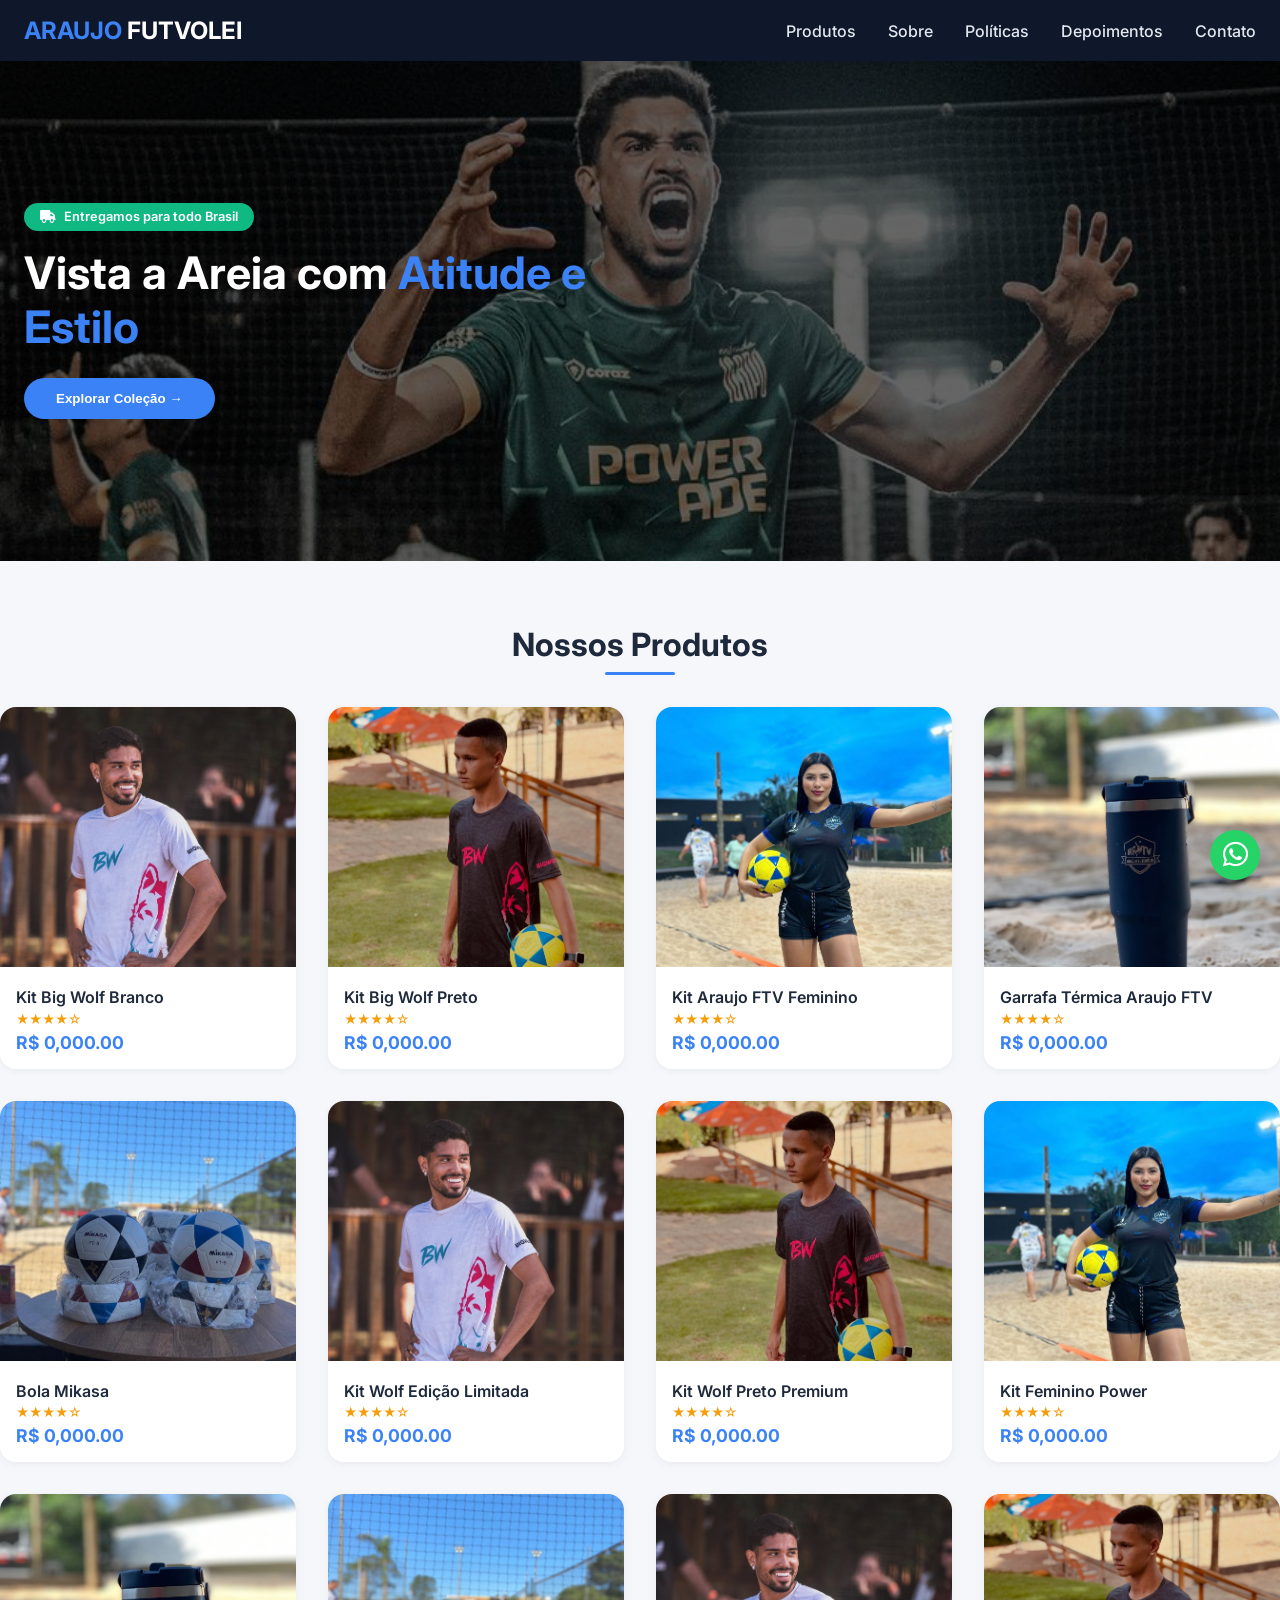
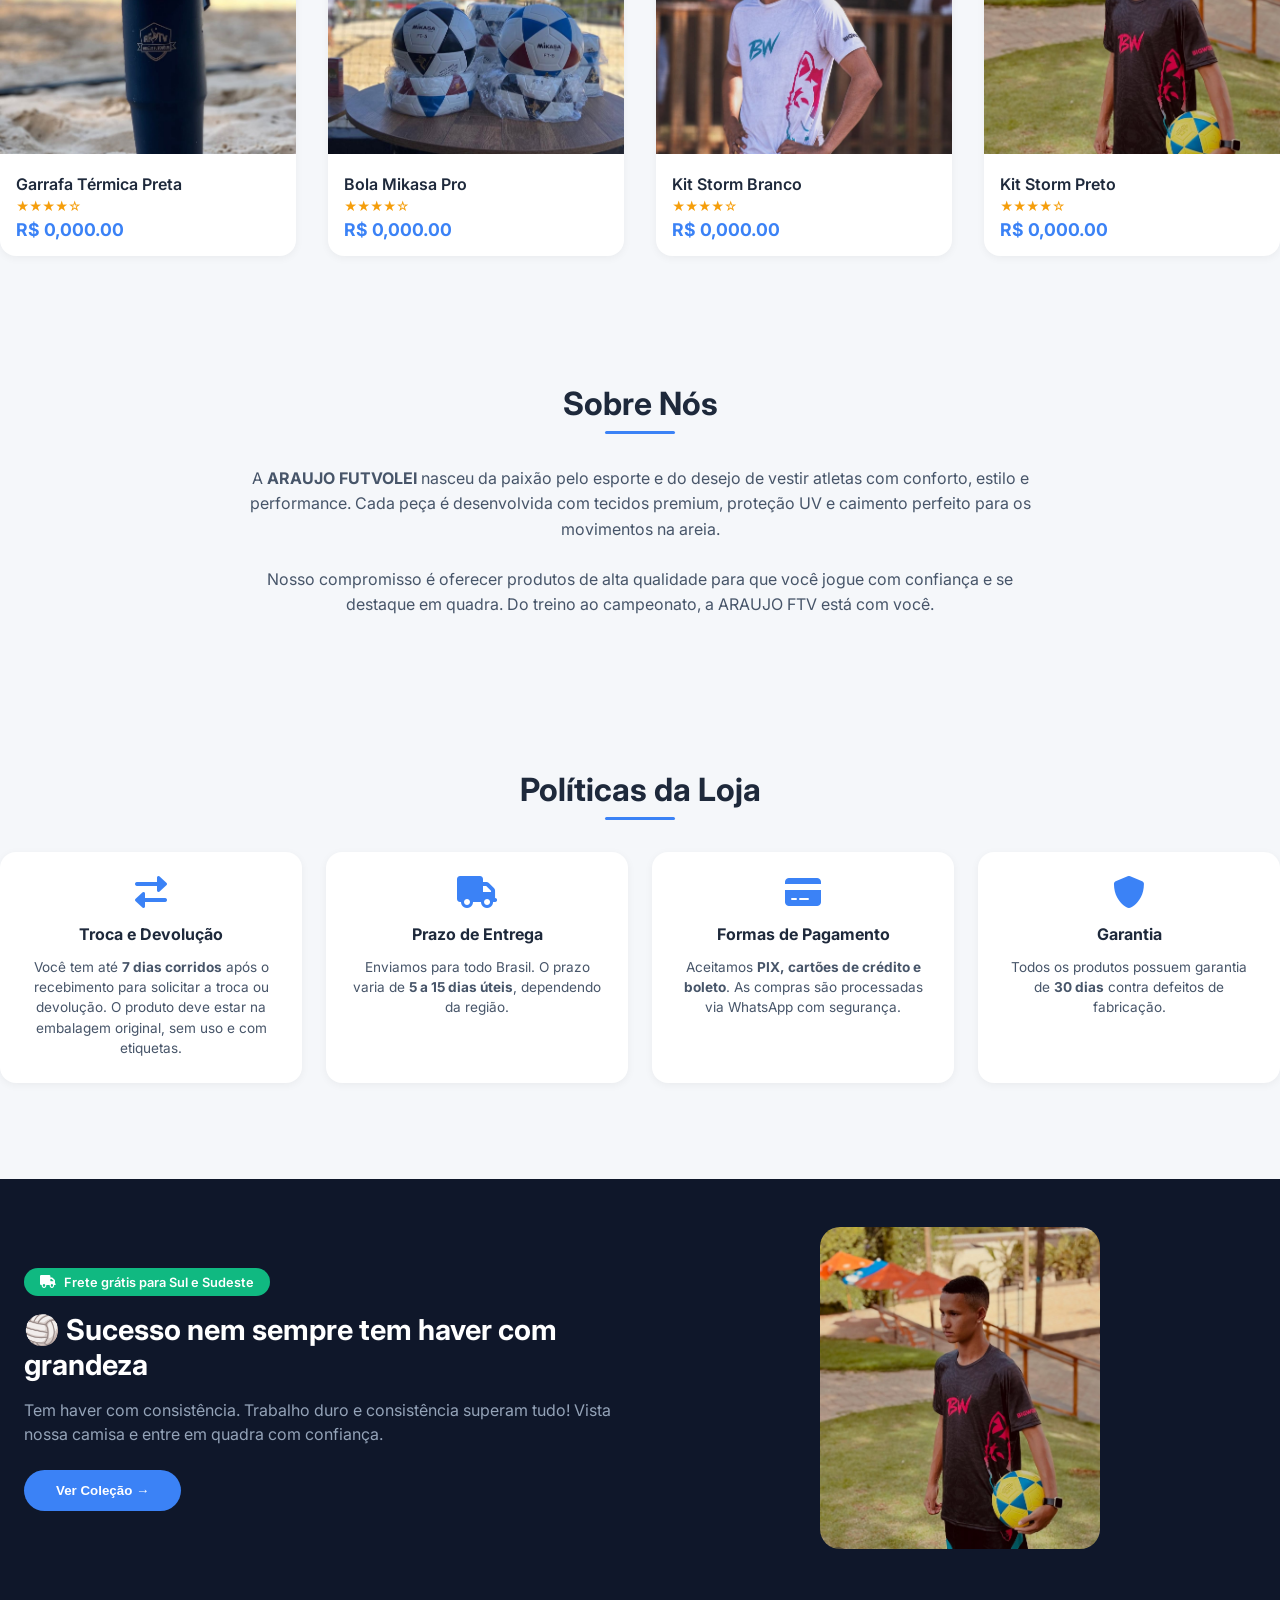
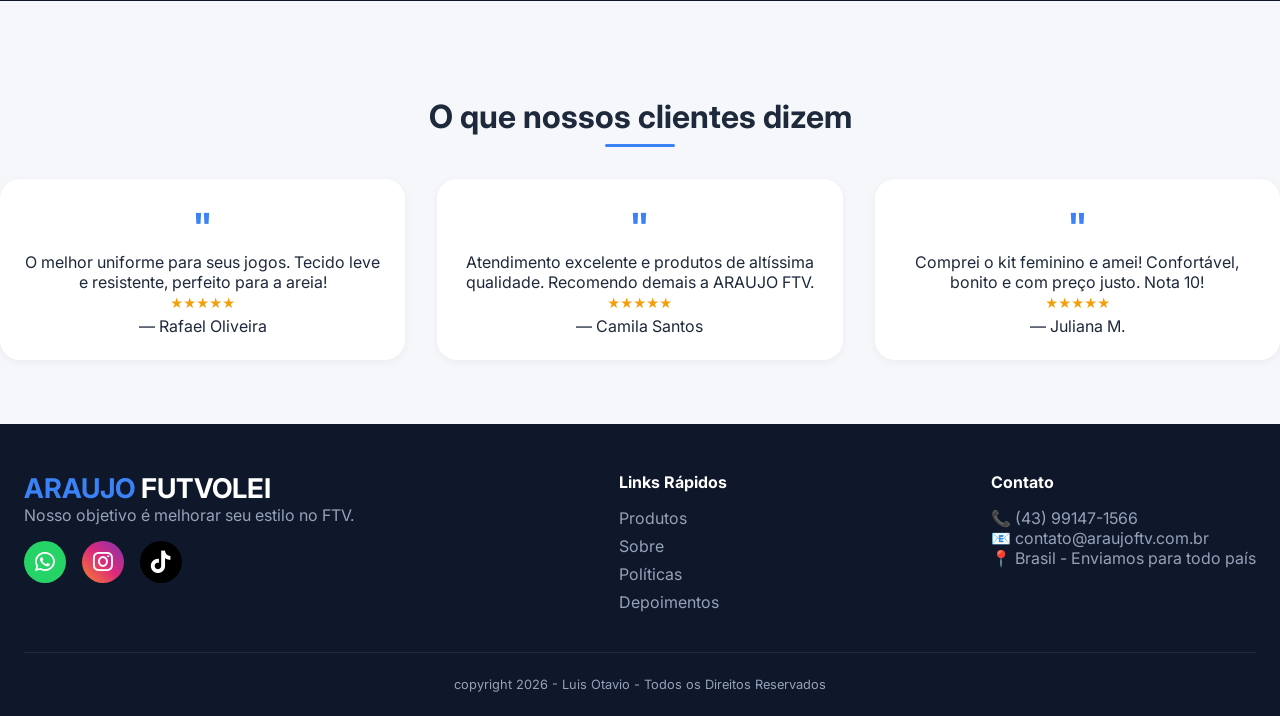
==== commit 1c0cd41f: "g" ====
--- a/index.html
+++ b/index.html
@@ -244,7 +244,8 @@
                 <p>Nosso objetivo é melhorar seu estilo no FTV.</p>
                 <div class="social-icons-footer">
                     <a href="https://wa.me/5543991471566" target="_blank" class="footer-whatsapp"><i class="fab fa-whatsapp"></i></a>
-                    <a href="https://instagram.com" target="_blank" class="footer-instagram"><i class="fab fa-instagram"></i></a>
+                    <a href="https://instagram.com/araujoftv" target="_blank" class="footer-instagram"><i class="fab fa-instagram"></i></a>
+                    <a href="https://tiktok.com/@araujoftv" target="_blank" class="footer-tiktok"><i class="fab fa-tiktok"></i></a>
                 </div>
             </div>
             <div class="footer-col">
@@ -334,9 +335,8 @@
     <button class="alert-btn" onclick="closeAlert()">Entendi</button>
 </div>
 
-<!-- ÍCONES FLUTUANTES -->
+<!-- ÍCONES FLUTUANTES (APENAS WHATSAPP) -->
 <a href="https://wa.me/5543991471566" target="_blank" class="whatsapp-float"><i class="fab fa-whatsapp"></i></a>
-<a href="https://instagram.com" target="_blank" class="instagram-float"><i class="fab fa-instagram"></i></a>
 
 <script src="script.js"></script>
 </body>
--- a/style.css
+++ b/style.css
@@ -776,4 +776,23 @@
     .price {
         font-size: 0.9rem;
     }
+}
+
+.footer-tiktok {
+    background: #000000;
+    width: 42px;
+    height: 42px;
+    border-radius: 50%;
+    display: flex;
+    align-items: center;
+    justify-content: center;
+    color: white;
+    font-size: 1.4rem;
+    text-decoration: none;
+    transition: 0.2s;
+}
+
+.footer-tiktok:hover {
+    transform: scale(1.07);
+    background: #161616;
 }
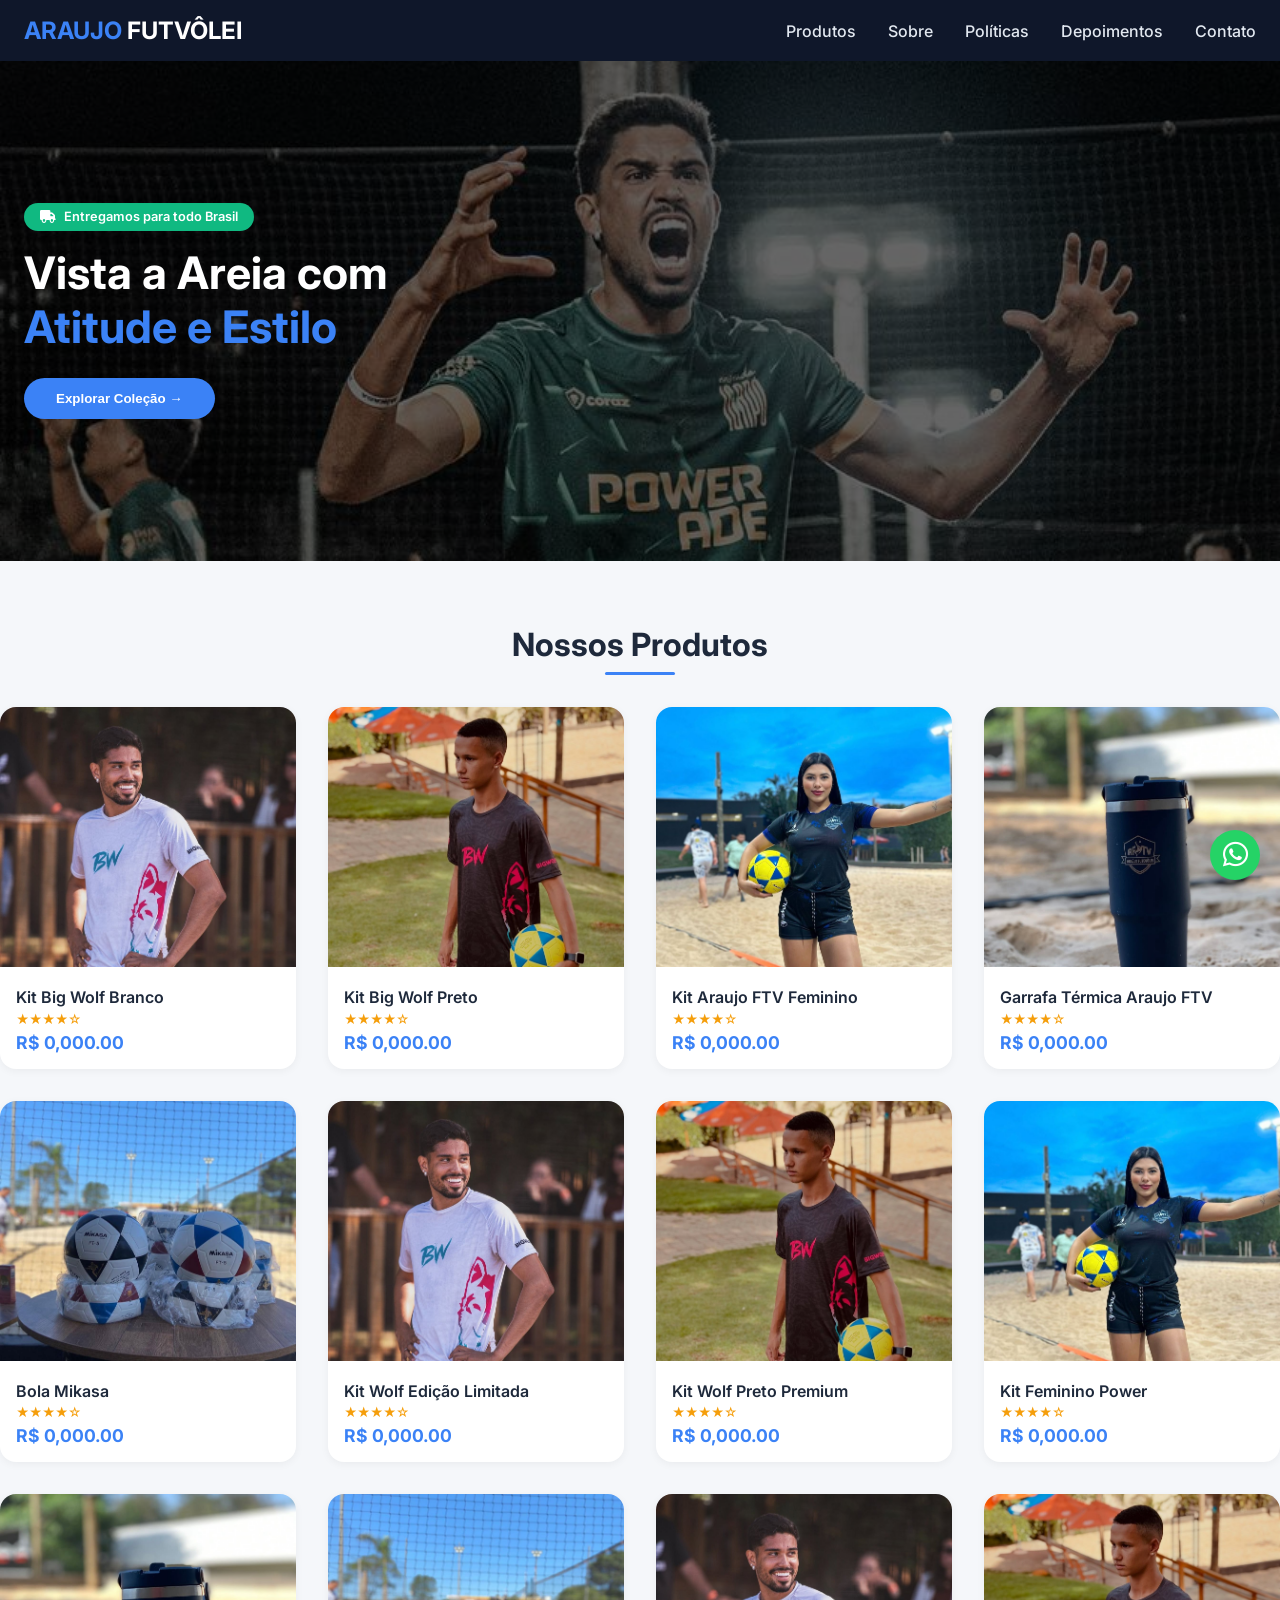
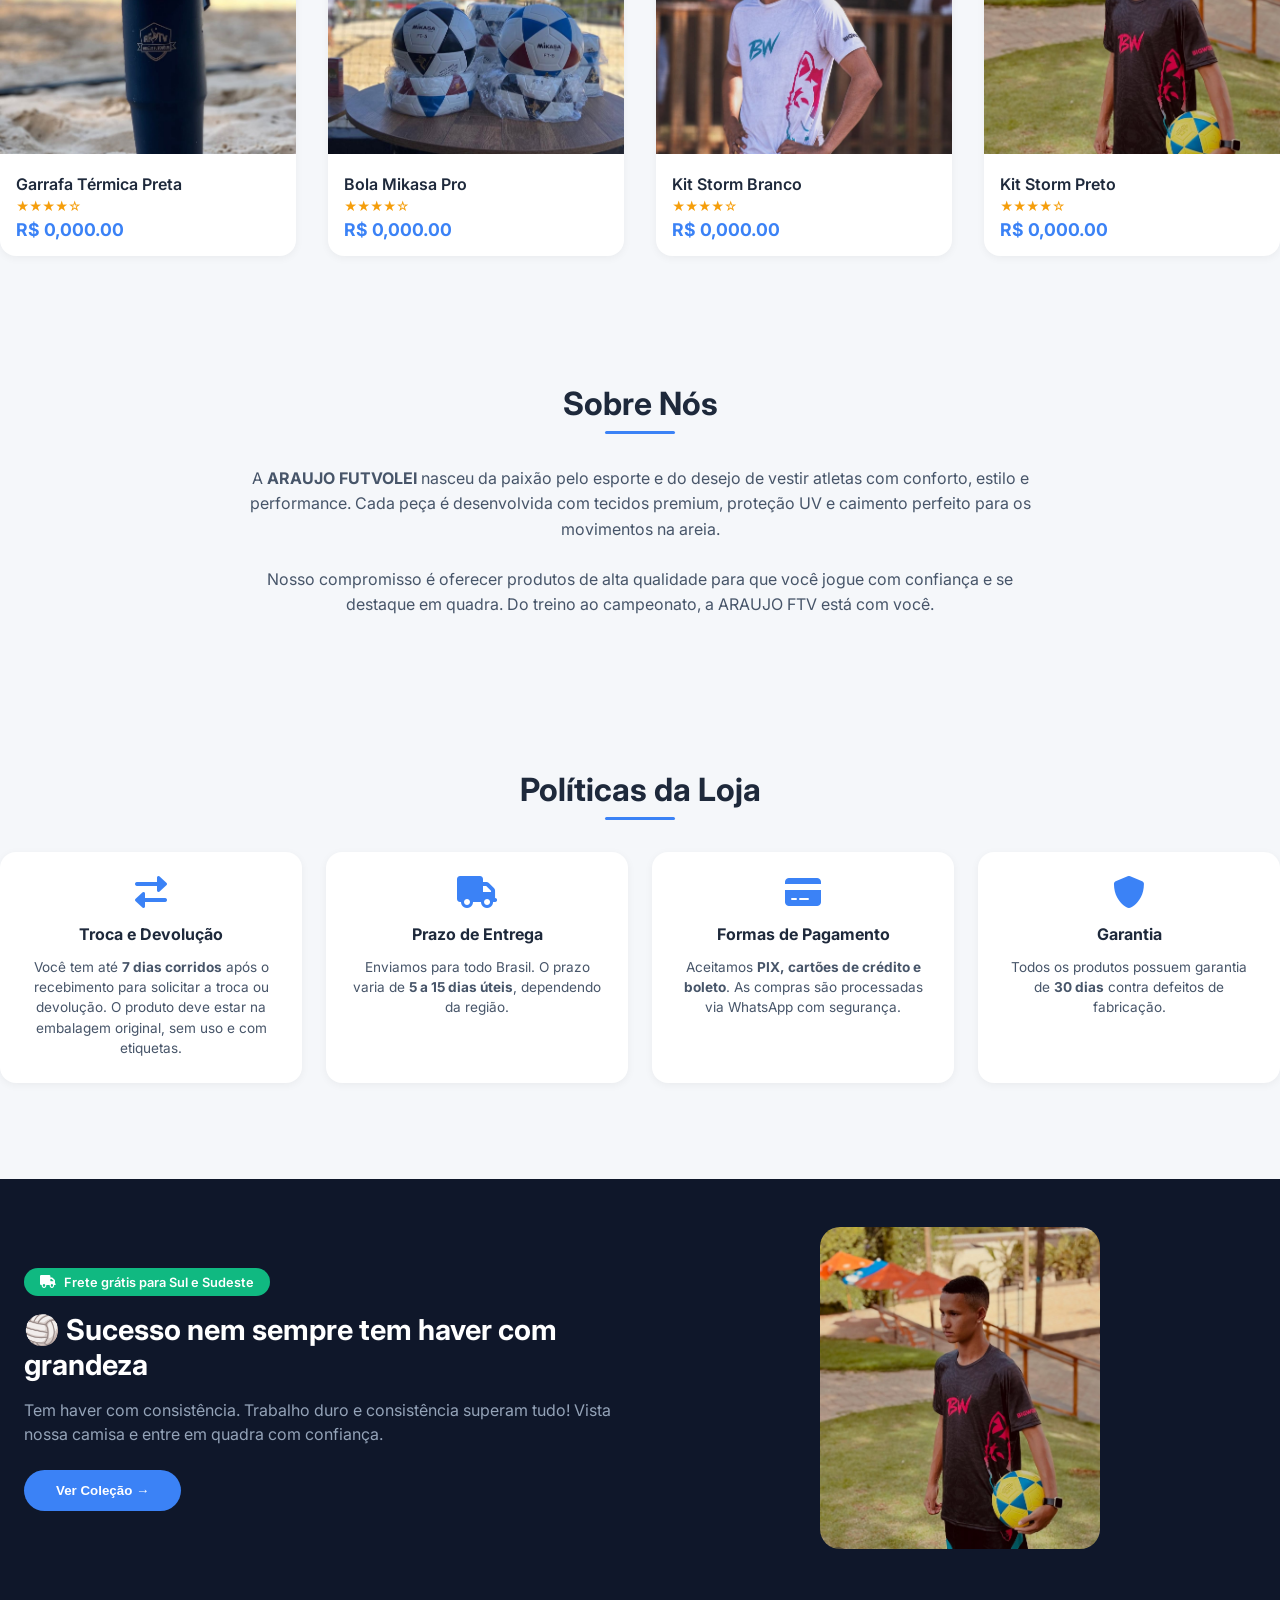
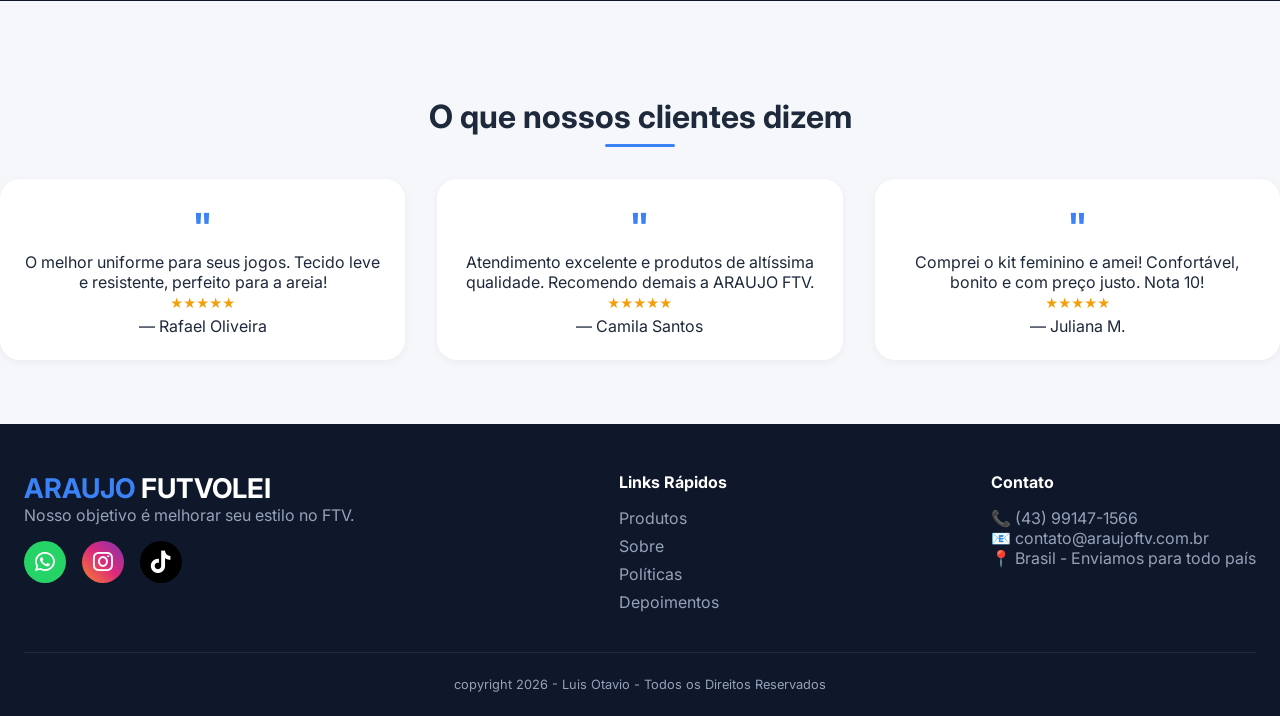
==== commit 978683be: "s" ====
--- a/index.html
+++ b/index.html
@@ -3,7 +3,7 @@
 <head>
     <meta charset="UTF-8">
     <meta name="viewport" content="width=device-width, initial-scale=1.0, maximum-scale=1.0, user-scalable=yes">
-    <title>ARAUJO FUTVOLEI | Kits e Acessórios Premium para Futvôlei</title>
+    <title>ARAUJO FUTVÔLEI | Kits e Acessórios Premium para Futvôlei</title>
     <meta name="description" content="Kits de futvôlei com tecido premium, proteção UV e estilo. Garrafas térmicas e bolas oficiais. Entregamos para todo o Brasil.">
     <link rel="preconnect" href="https://fonts.googleapis.com">
     <link rel="preconnect" href="https://fonts.gstatic.com" crossorigin>
@@ -15,7 +15,7 @@
 
 <div class="navbar">
     <div class="container">
-        <h1 class="logo">ARAUJO <span>FUTVOLEI</span></h1>
+        <h1 class="logo">ARAUJO <span>FUTVÔLEI</span></h1>
         <div class="menu-icon" id="menuToggle">
             <i class="fas fa-bars"></i>
         </div>
@@ -37,7 +37,7 @@
                 <i class="fas fa-truck"></i>
                 <span>Entregamos para todo Brasil</span>
             </div>
-            <h1>Vista a Areia com <span>Atitude e Estilo</span></h1>
+            <h1>Vista a Areia com <span><br>Atitude e Estilo</span></h1>
             <button class="btn-primary" id="verProdutosBtn">Explorar Coleção →</button>
         </div>
     </div>
--- a/style.css
+++ b/style.css
@@ -71,7 +71,7 @@
 .hero {
     background-image: url('images/foto.capa.jpeg');
     background-size: cover;
-    background-position: center 20%;
+    background-position: center 18%;
     background-repeat: no-repeat;
     position: relative;
     width: 100%;
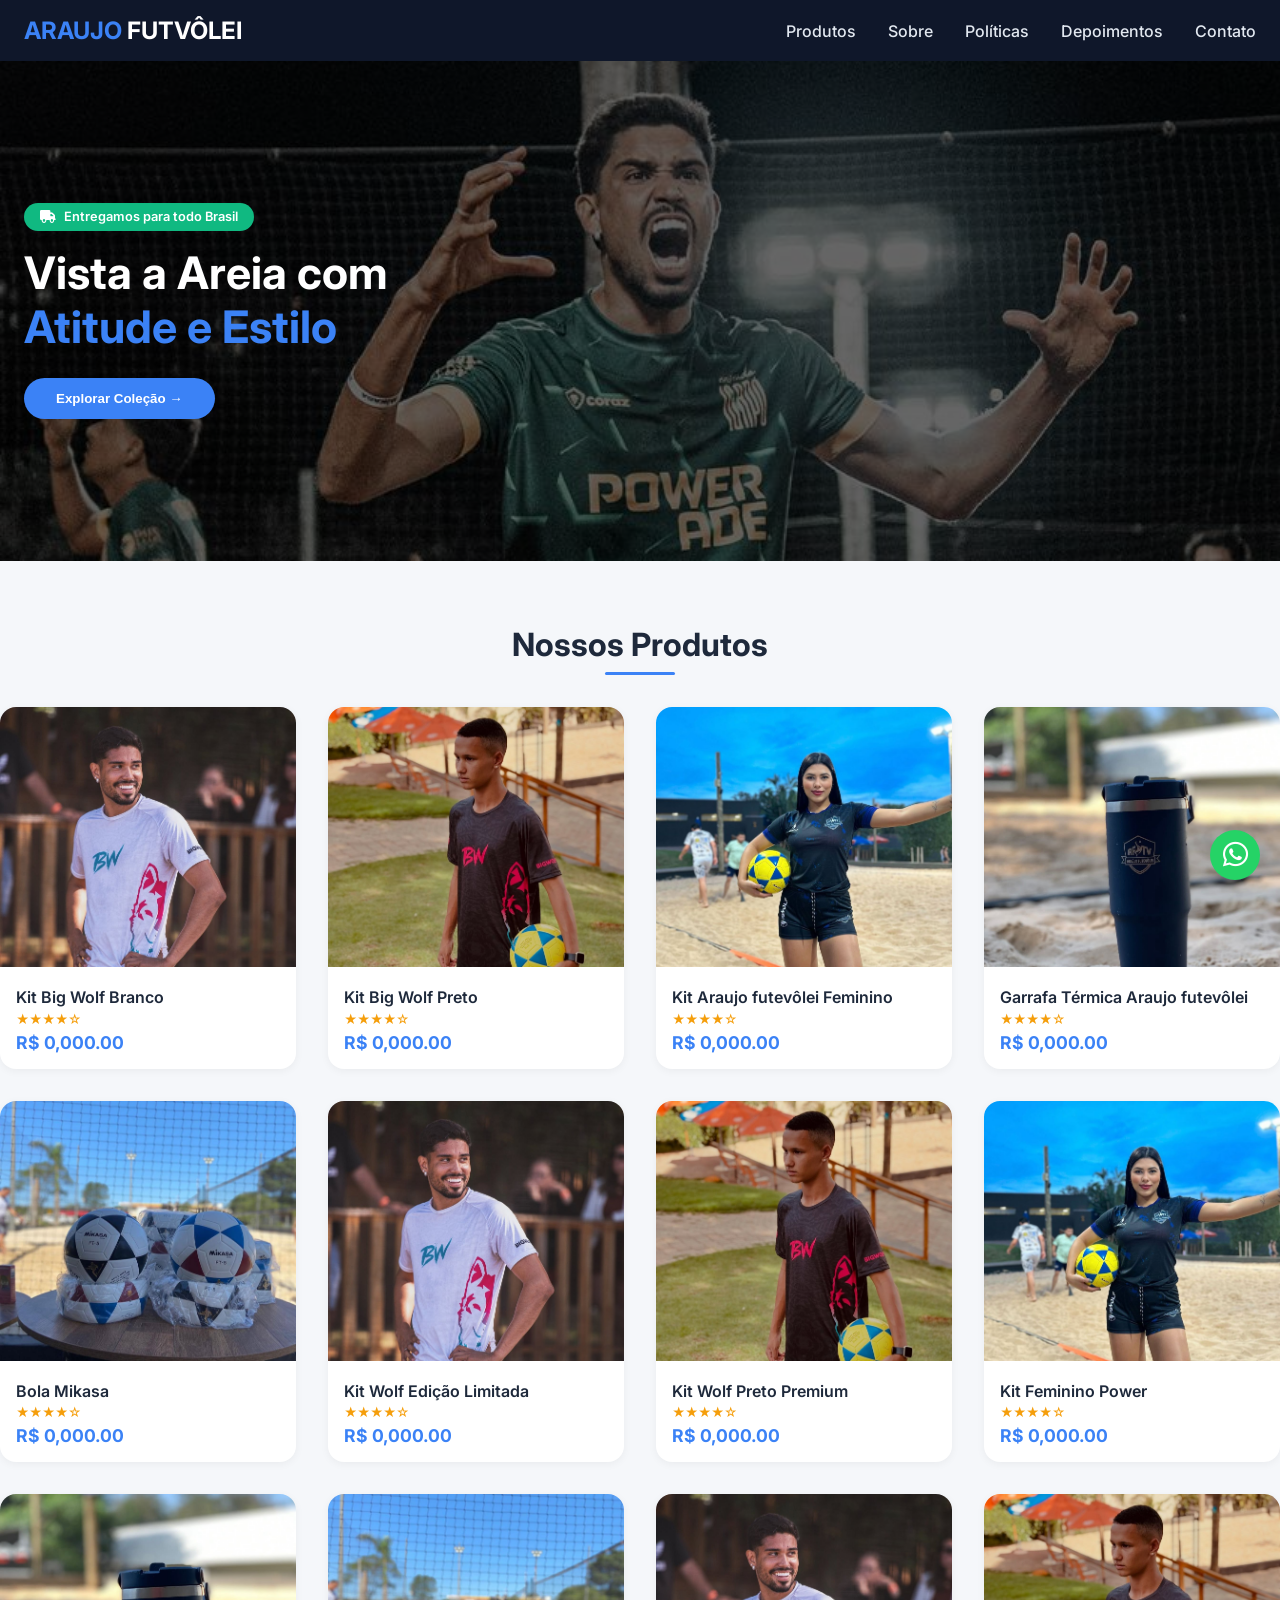
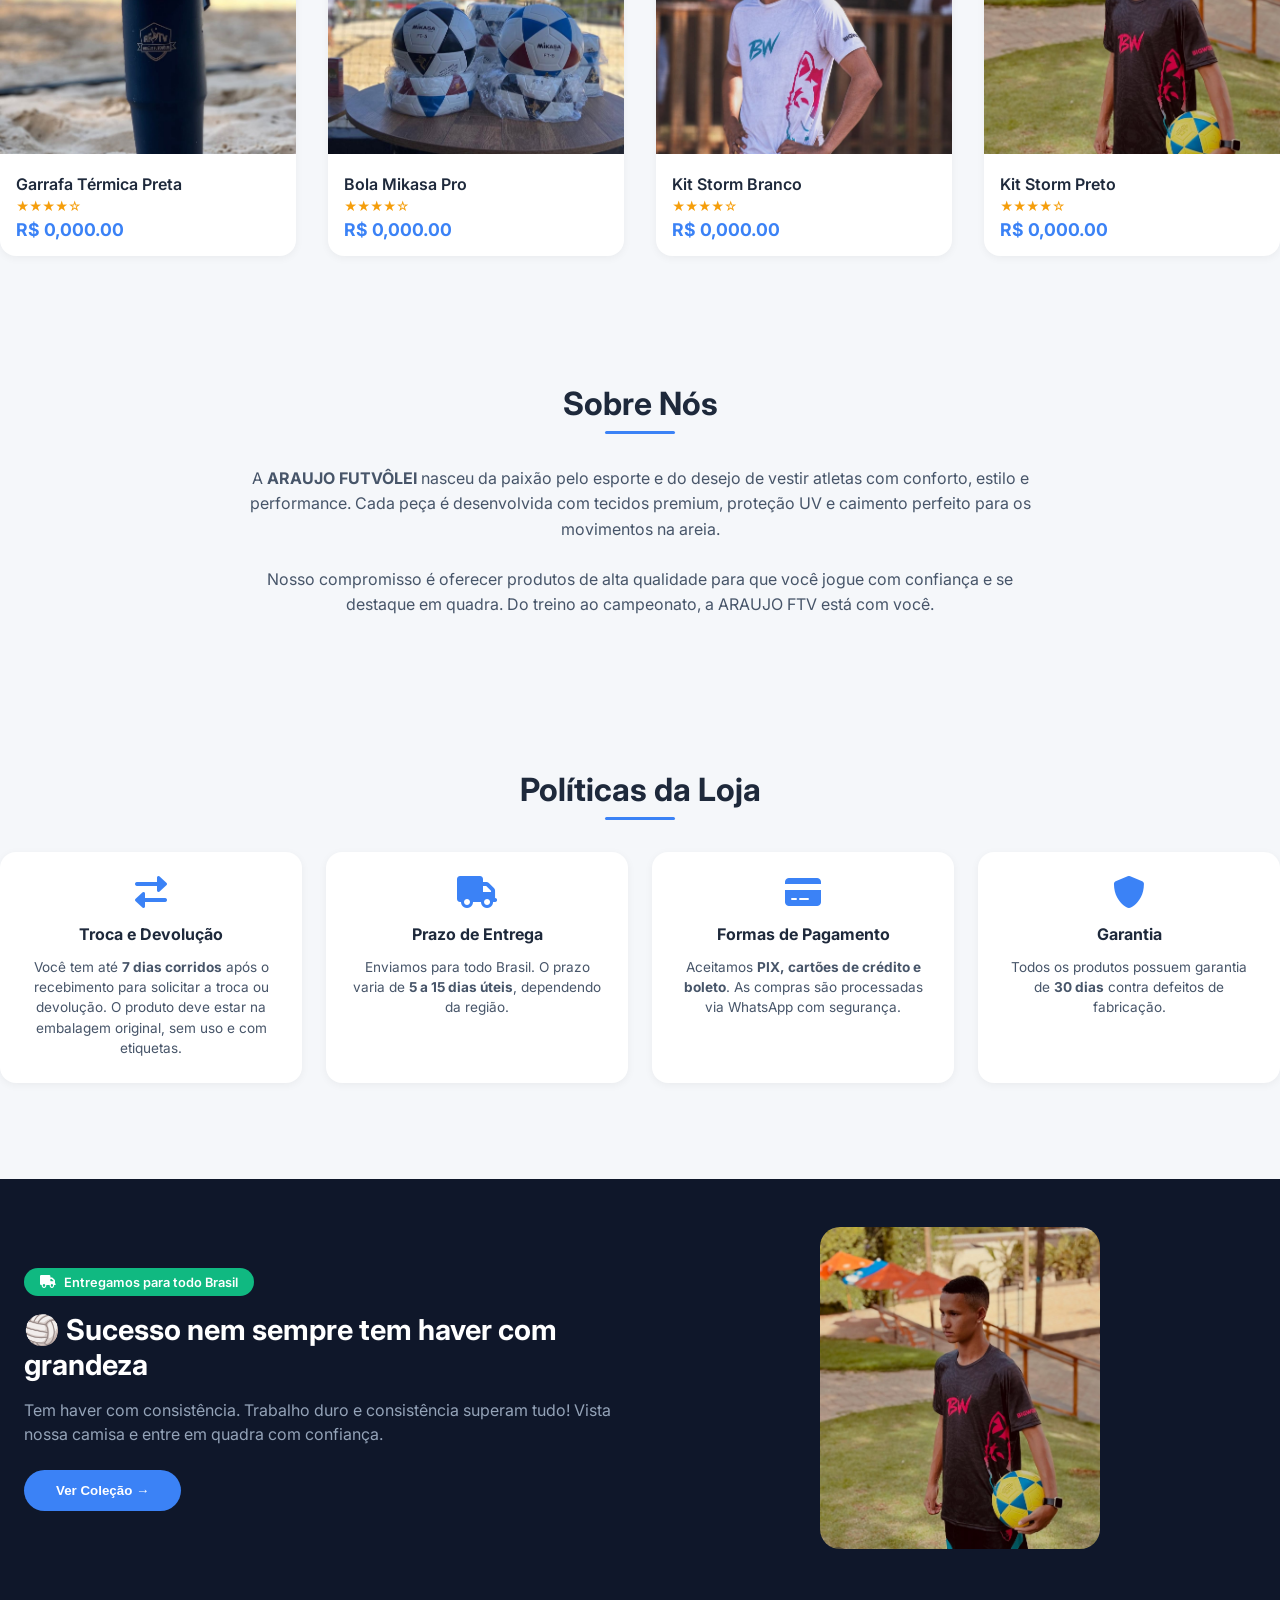
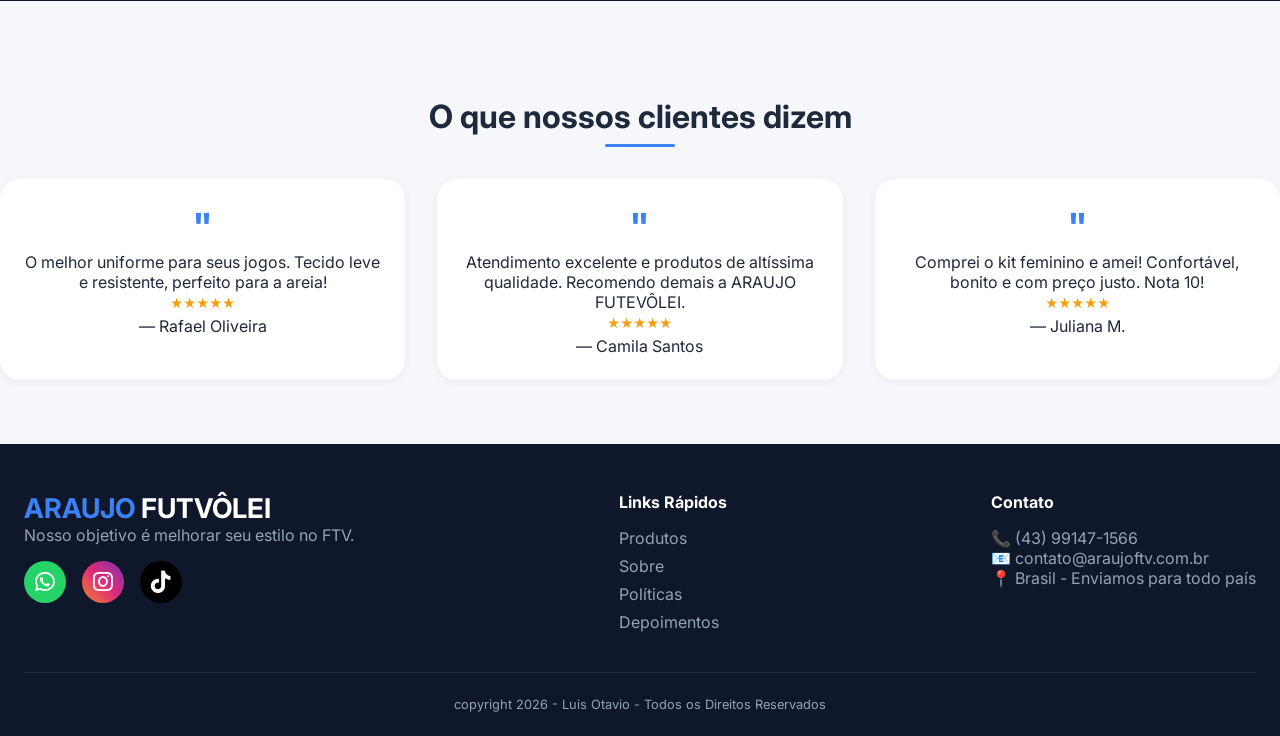
==== commit 201ac7ab: "ok" ====
--- a/index.html
+++ b/index.html
@@ -65,18 +65,18 @@
                     <p class="price">R$ 0,000.00</p>
                 </div>
             </div>
-            <div class="product-card" data-produto="Kit Araujo FTV Feminino" data-preco="0,000.00" data-imagem="images/Fminino.jpeg">
+            <div class="product-card" data-produto="Kit Araujo futevôlei Feminino" data-preco="0,000.00" data-imagem="images/Fminino.jpeg">
                 <img src="images/Fminino.jpeg" class="product-img" alt="Kit Araujo FTV Feminino">
                 <div class="product-info">
-                    <p class="product-name">Kit Araujo FTV Feminino</p>
-                    <div class="rating">★★★★☆</div>
-                    <p class="price">R$ 0,000.00</p>
-                </div>
-            </div>
-            <div class="product-card" data-produto="Garrafa Térmica Araujo FTV" data-preco="0,000.00" data-imagem="images/Garrfa.jpeg">
+                    <p class="product-name">Kit Araujo futevôlei Feminino</p>
+                    <div class="rating">★★★★☆</div>
+                    <p class="price">R$ 0,000.00</p>
+                </div>
+            </div>
+            <div class="product-card" data-produto="Garrafa Térmica Araujo futevôlei" data-preco="0,000.00" data-imagem="images/Garrfa.jpeg">
                 <img src="images/Garrfa.jpeg" class="product-img" alt="Garrafa Térmica">
                 <div class="product-info">
-                    <p class="product-name">Garrafa Térmica Araujo FTV</p>
+                    <p class="product-name">Garrafa Térmica Araujo futevôlei</p>
                     <div class="rating">★★★★☆</div>
                     <p class="price">R$ 0,000.00</p>
                 </div>
@@ -154,7 +154,7 @@
         <div class="underline"></div>
         <div class="about-content">
             <div class="about-text">
-                <p>A <strong>ARAUJO FUTVOLEI</strong> nasceu da paixão pelo esporte e do desejo de vestir atletas com conforto, estilo e performance. Cada peça é desenvolvida com tecidos premium, proteção UV e caimento perfeito para os movimentos na areia.</p>
+                <p>A <strong>ARAUJO FUTVÔLEI</strong> nasceu da paixão pelo esporte e do desejo de vestir atletas com conforto, estilo e performance. Cada peça é desenvolvida com tecidos premium, proteção UV e caimento perfeito para os movimentos na areia.</p>
                 <p>Nosso compromisso é oferecer produtos de alta qualidade para que você jogue com confiança e se destaque em quadra. Do treino ao campeonato, a ARAUJO FTV está com você.</p>
             </div>
         </div>
@@ -195,7 +195,7 @@
                 <div class="banner-text">
                     <div class="delivery-badge" style="background: #10b981;">
                         <i class="fas fa-truck"></i>
-                        <span>Frete grátis para Sul e Sudeste</span>
+                        <span>Entregamos para todo Brasil</span>
                     </div>
                     <h3>🏐 Sucesso nem sempre tem haver com grandeza</h3>
                     <p>Tem haver com consistência. Trabalho duro e consistência superam tudo! Vista nossa camisa e entre em quadra com confiança.</p>
@@ -221,7 +221,7 @@
             </div>
             <div class="testimonial-card">
                 <div class="quote">"</div>
-                <p>Atendimento excelente e produtos de altíssima qualidade. Recomendo demais a ARAUJO FTV.</p>
+                <p>Atendimento excelente e produtos de altíssima qualidade. Recomendo demais a ARAUJO FUTEVÔLEI.</p>
                 <div class="rating">★★★★★</div>
                 <p>— Camila Santos</p>
             </div>
@@ -240,7 +240,7 @@
     <div class="container">
         <div class="footer-grid">
             <div class="footer-col">
-                <h1 class="logo" style="font-size: 1.7rem;">ARAUJO <span style="color:#fff;">FUTVOLEI</span></h1>
+                <h1 class="logo" style="font-size: 1.7rem;">ARAUJO <span style="color:#fff;">FUTVÔLEI</span></h1>
                 <p>Nosso objetivo é melhorar seu estilo no FTV.</p>
                 <div class="social-icons-footer">
                     <a href="https://wa.me/5543991471566" target="_blank" class="footer-whatsapp"><i class="fab fa-whatsapp"></i></a>
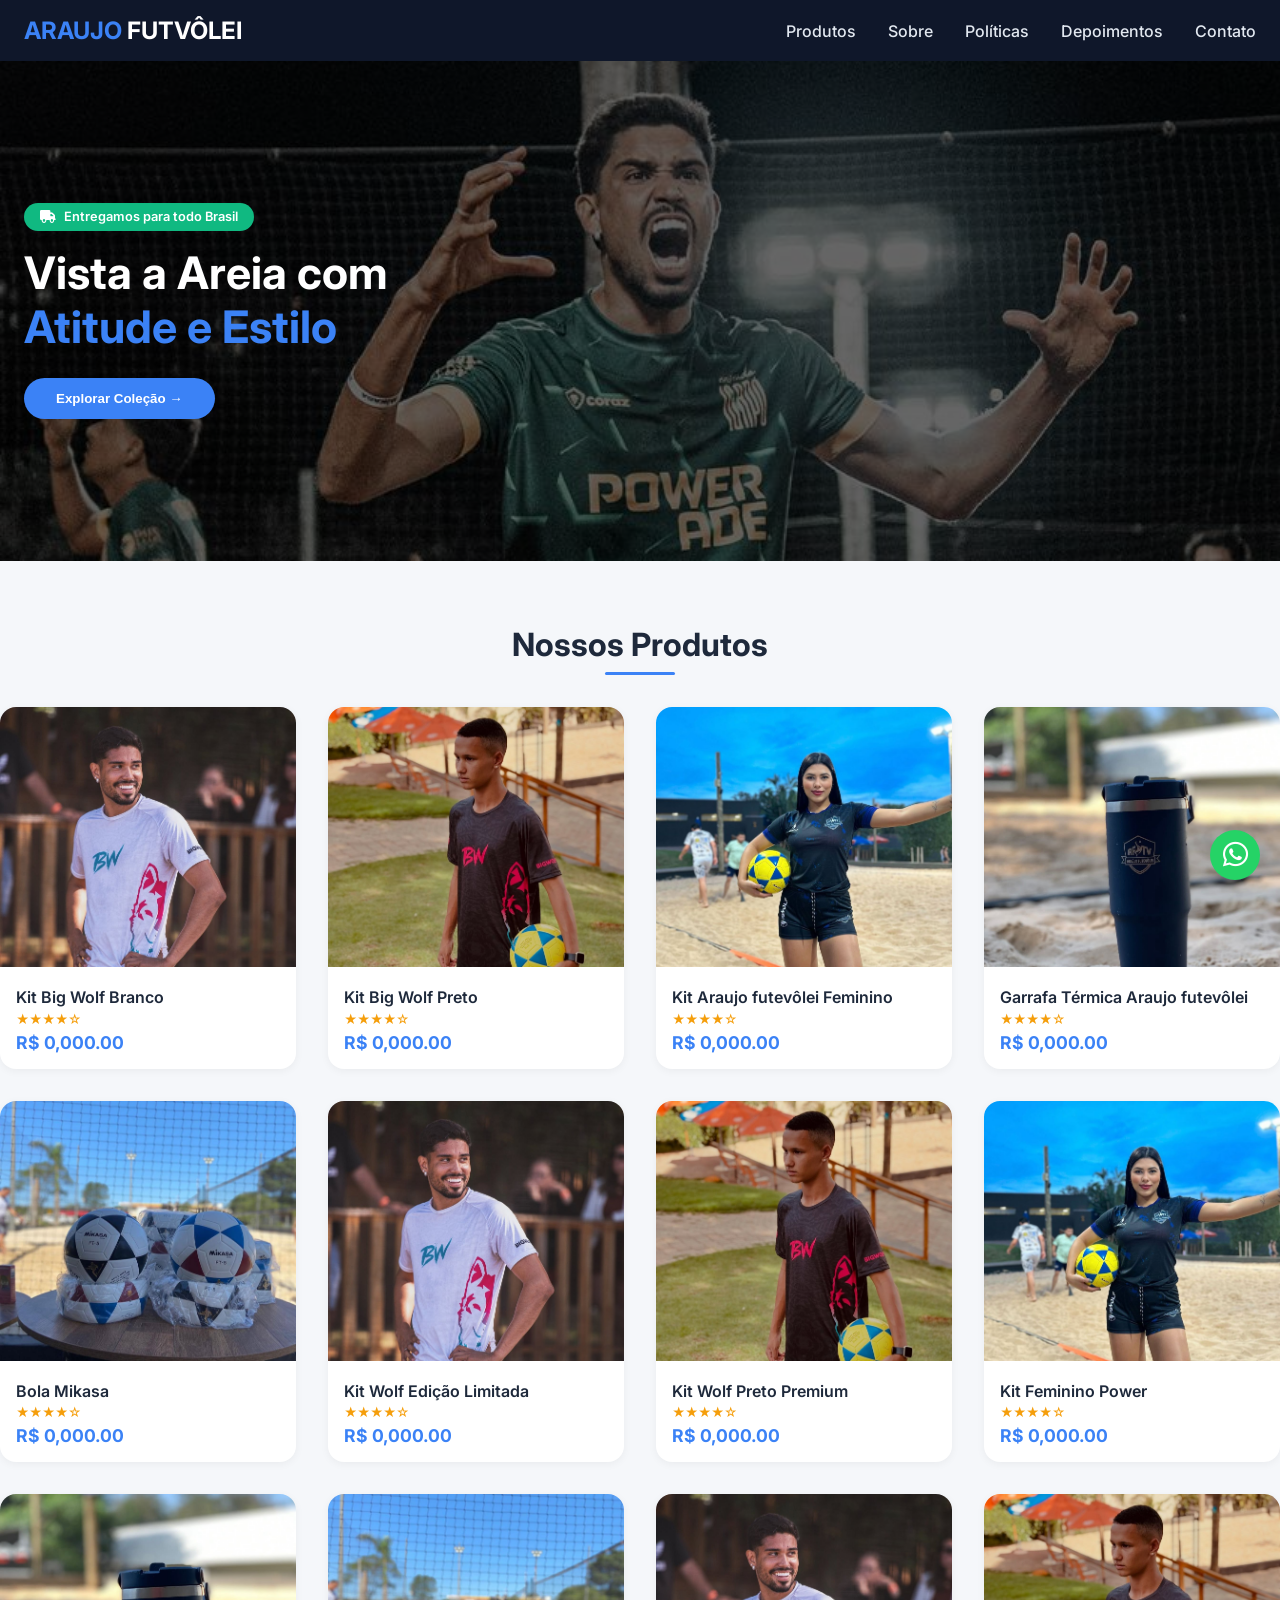
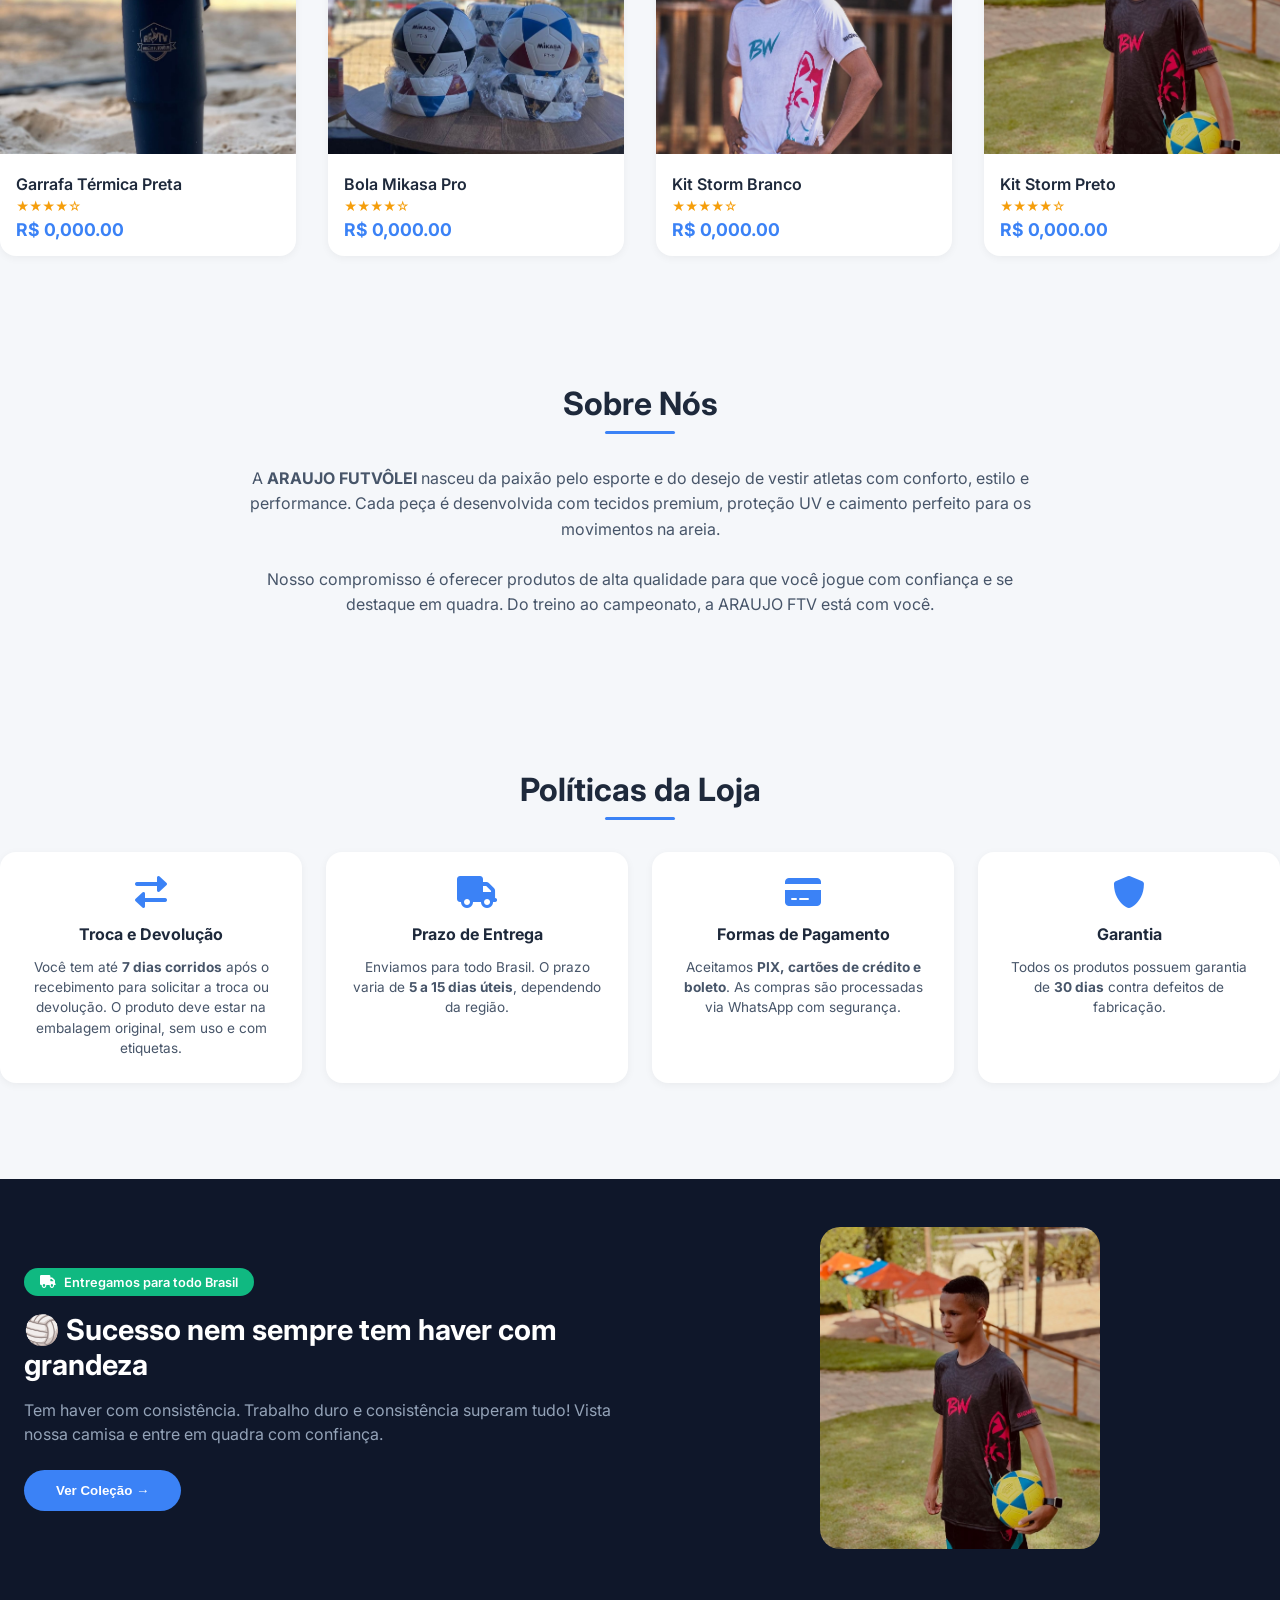
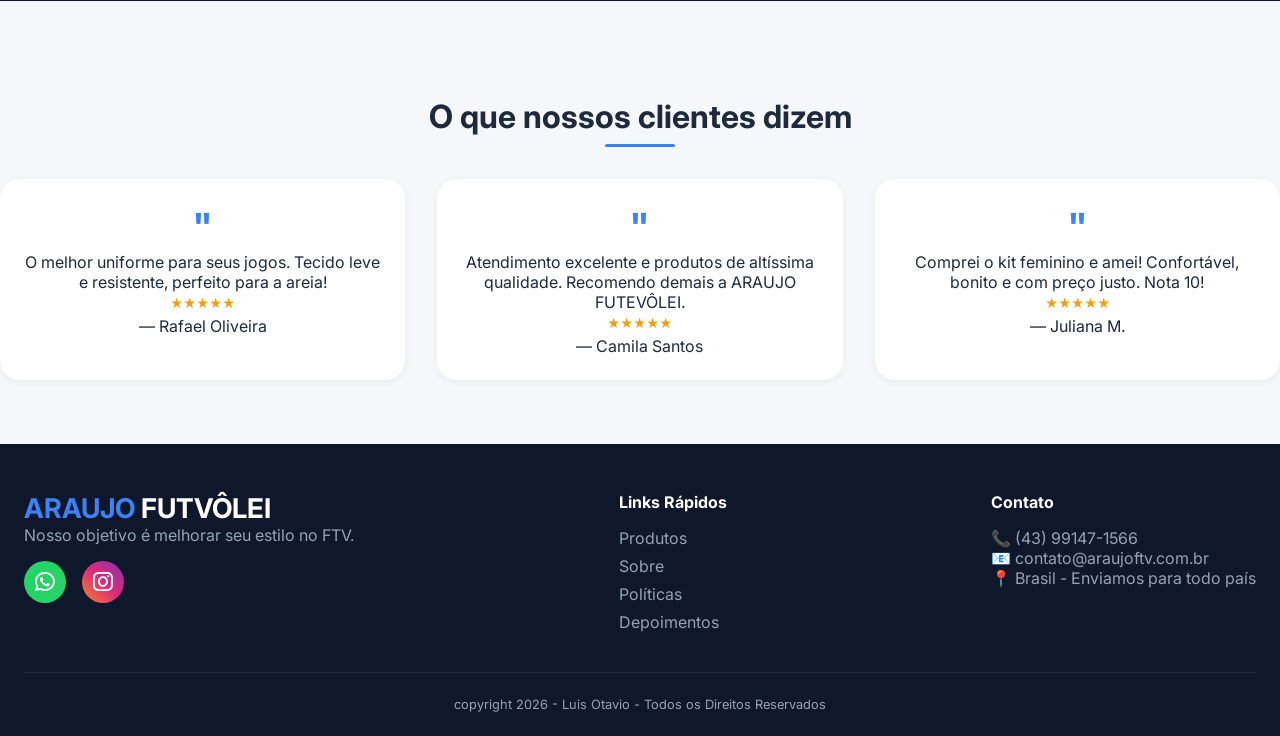
==== commit 5219c18e: "x" ====
--- a/index.html
+++ b/index.html
@@ -245,7 +245,6 @@
                 <div class="social-icons-footer">
                     <a href="https://wa.me/5543991471566" target="_blank" class="footer-whatsapp"><i class="fab fa-whatsapp"></i></a>
                     <a href="https://instagram.com/araujoftv" target="_blank" class="footer-instagram"><i class="fab fa-instagram"></i></a>
-                    <a href="https://tiktok.com/@araujoftv" target="_blank" class="footer-tiktok"><i class="fab fa-tiktok"></i></a>
                 </div>
             </div>
             <div class="footer-col">
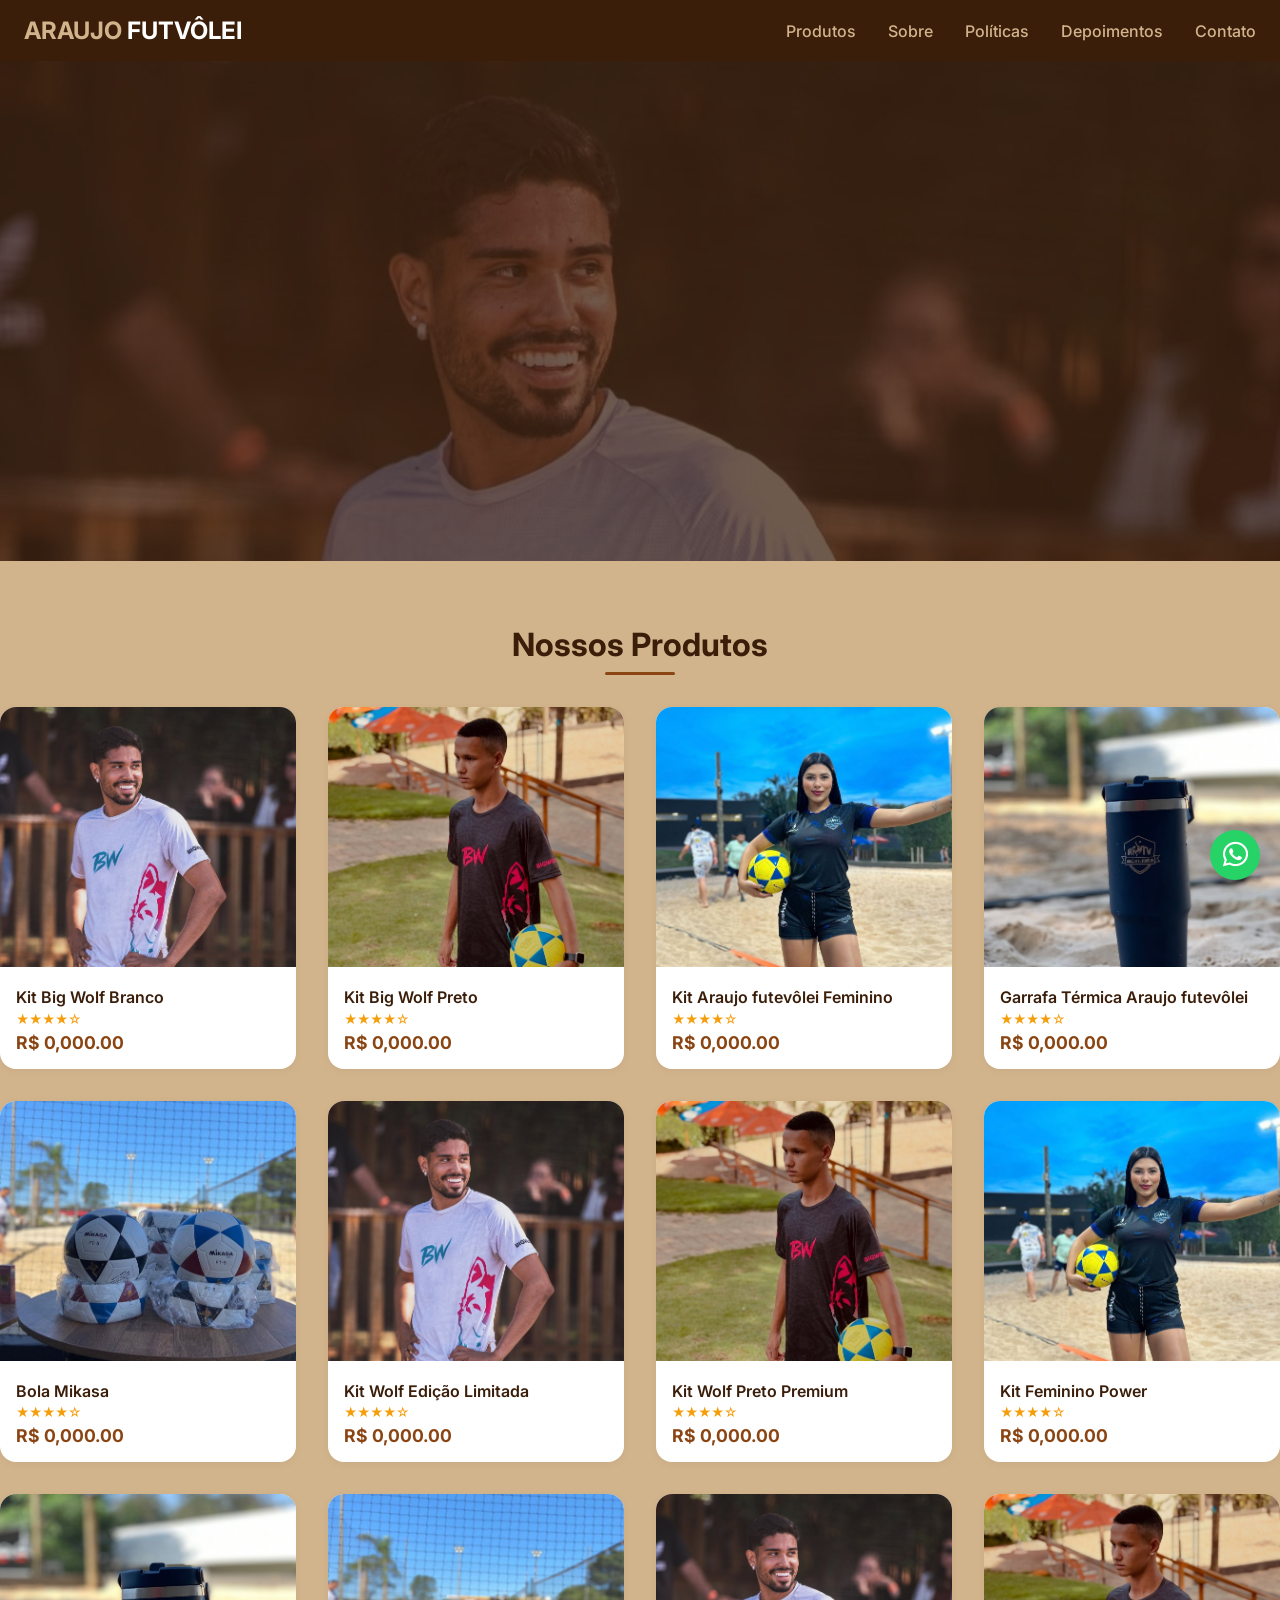
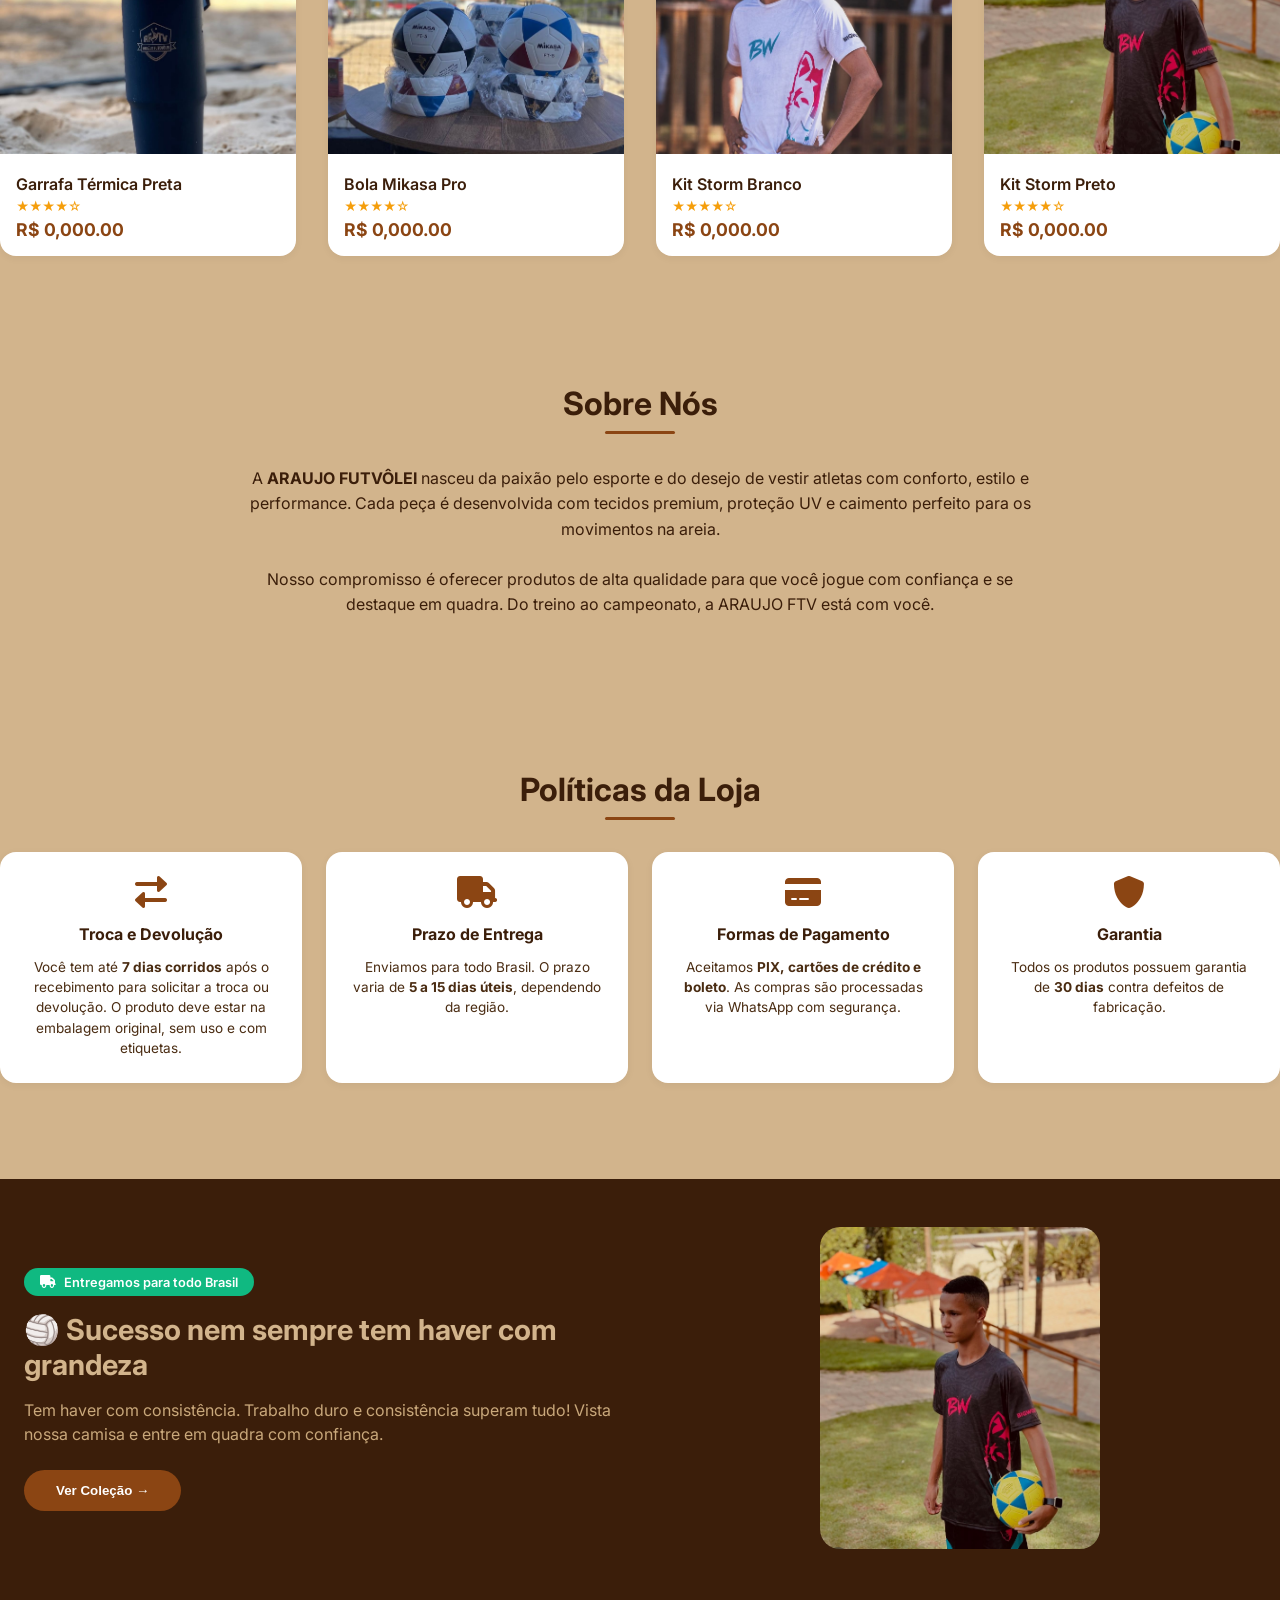
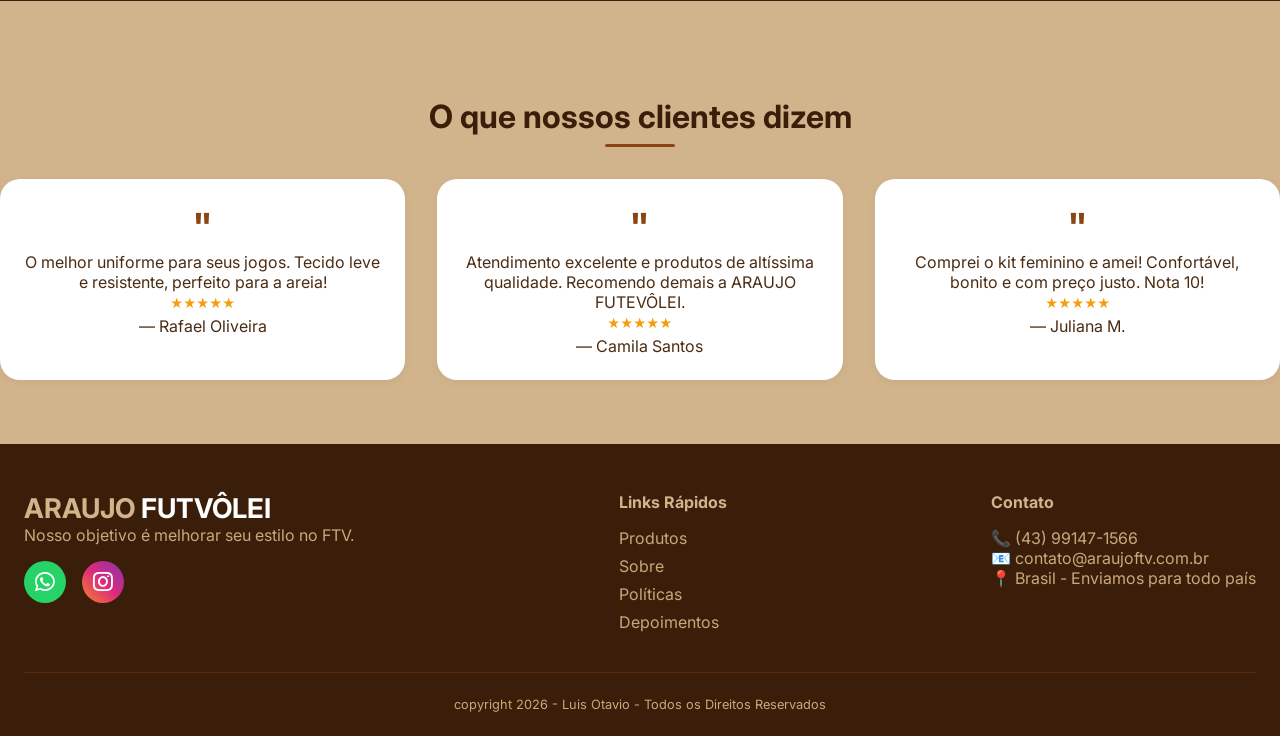
==== commit 69344035: "l" ====
--- a/index.html
+++ b/index.html
@@ -32,14 +32,7 @@
 <!-- HERO -->
 <header class="hero">
     <div class="hero-container">
-        <div class="hero-content">
-            <div class="delivery-badge">
-                <i class="fas fa-truck"></i>
-                <span>Entregamos para todo Brasil</span>
-            </div>
-            <h1>Vista a Areia com <span><br>Atitude e Estilo</span></h1>
-            <button class="btn-primary" id="verProdutosBtn">Explorar Coleção →</button>
-        </div>
+        
     </div>
 </header>
 
--- a/style.css
+++ b/style.css
@@ -6,8 +6,8 @@
 
 body {
     font-family: 'Inter', sans-serif;
-    background-color: #f5f7fa;
-    color: #1e293b;
+    background-color: #D2B48C;
+    color: #4a2c12;
     scroll-behavior: smooth;
 }
 
@@ -19,7 +19,7 @@
 
 /* NAVBAR */
 .navbar {
-    background: #0f172a;
+    background: #3b1e0a;
     padding: 1rem 0;
     position: sticky;
     top: 0;
@@ -36,7 +36,7 @@
 .logo {
     font-size: 1.5rem;
     font-weight: 700;
-    color: #3b82f6;
+    color: #D2B48C;
 }
 
 .logo span {
@@ -50,14 +50,14 @@
 }
 
 .nav-links a {
-    color: #e2e8f0;
+    color: #D2B48C;
     text-decoration: none;
     font-weight: 500;
     transition: 0.2s;
 }
 
 .nav-links a:hover {
-    color: #3b82f6;
+    color: #ffffff;
 }
 
 .menu-icon {
@@ -69,13 +69,14 @@
 
 /* HERO */
 .hero {
-    background-image: url('images/foto.capa.jpeg');
+    background-image: url('images/bg branco.jpeg');
     background-size: cover;
-    background-position: center 18%;
+    background-position: right 23%;
     background-repeat: no-repeat;
     position: relative;
     width: 100%;
 }
+
 
 .hero::before {
     content: '';
@@ -84,7 +85,7 @@
     left: 0;
     width: 100%;
     height: 100%;
-    background: rgba(0, 0, 0, 0.6);
+    background: rgba(59, 30, 10, 0.7);
     z-index: 1;
 }
 
@@ -112,11 +113,11 @@
 }
 
 .hero-content h1 span {
-    color: #3b82f6;
+    color: #D2B48C;
 }
 
 .delivery-badge {
-    background: #10b981;
+    background: #8B4513;
     padding: 0.4rem 1rem;
     border-radius: 30px;
     display: inline-flex;
@@ -129,7 +130,7 @@
 }
 
 .btn-primary {
-    background: #3b82f6;
+    background: #8B4513;
     border: none;
     padding: 0.8rem 2rem;
     border-radius: 40px;
@@ -140,7 +141,7 @@
 }
 
 .btn-primary:hover {
-    background: #2563eb;
+    background: #5c2d0a;
     transform: translateY(-2px);
 }
 
@@ -154,12 +155,13 @@
     font-size: 2rem;
     font-weight: 700;
     margin-bottom: 0.5rem;
+    color: #3b1e0a;
 }
 
 .underline {
     width: 70px;
     height: 3px;
-    background: #3b82f6;
+    background: #8B4513;
     margin: 0 auto 2rem auto;
     border-radius: 3px;
 }
@@ -197,6 +199,7 @@
 .product-name {
     font-weight: 600;
     margin-bottom: 0.3rem;
+    color: #3b1e0a;
 }
 
 .rating {
@@ -208,7 +211,7 @@
 .price {
     font-weight: 700;
     font-size: 1.1rem;
-    color: #3b82f6;
+    color: #8B4513;
 }
 
 /* SOBRE */
@@ -221,7 +224,7 @@
 .about-text p {
     margin-bottom: 1.5rem;
     line-height: 1.6;
-    color: #475569;
+    color: #3b1e0a;
 }
 
 /* POLÍTICAS */
@@ -246,24 +249,25 @@
 
 .policy-card i {
     font-size: 2rem;
-    color: #3b82f6;
+    color: #8B4513;
     margin-bottom: 1rem;
 }
 
 .policy-card h4 {
     margin-bottom: 0.8rem;
+    color: #3b1e0a;
 }
 
 .policy-card p {
     font-size: 0.85rem;
-    color: #475569;
+    color: #4a2c12;
     line-height: 1.5;
 }
 
 /* BANNER */
 .banner-full-width {
     width: 100%;
-    background: #0f172a;
+    background: #3b1e0a;
     margin: 2rem 0;
 }
 
@@ -286,12 +290,12 @@
 
 .banner-text h3 {
     font-size: 1.8rem;
-    color: white;
+    color: #D2B48C;
     margin-bottom: 1rem;
 }
 
 .banner-text p {
-    color: #94a3b8;
+    color: #c9a87b;
     margin-bottom: 1.5rem;
     line-height: 1.5;
 }
@@ -326,14 +330,14 @@
 
 .quote {
     font-size: 2.5rem;
-    color: #3b82f6;
+    color: #8B4513;
     font-weight: 700;
 }
 
 /* FOOTER */
 footer {
-    background: #0f172a;
-    color: #94a3b8;
+    background: #3b1e0a;
+    color: #c9a87b;
     padding: 3rem 0 1.5rem;
 }
 
@@ -346,7 +350,7 @@
 }
 
 .footer-col h4 {
-    color: white;
+    color: #D2B48C;
     margin-bottom: 1rem;
 }
 
@@ -359,12 +363,12 @@
 }
 
 .footer-col ul li a {
-    color: #94a3b8;
+    color: #c9a87b;
     text-decoration: none;
 }
 
 .footer-col ul li a:hover {
-    color: #3b82f6;
+    color: #D2B48C;
 }
 
 .social-icons-footer {
@@ -409,12 +413,13 @@
 
 .copyright {
     text-align: center;
-    border-top: 1px solid #1e293b;
+    border-top: 1px solid #5c2d0a;
     padding-top: 1.5rem;
     font-size: 0.8rem;
-}
-
-/* MODAL */
+    color: #c9a87b;
+}
+
+/* MODAL - AGORA EM MARROM CLARO */
 .modal {
     display: none;
     position: fixed;
@@ -422,7 +427,7 @@
     left: 0;
     width: 100%;
     height: 100%;
-    background: rgba(0, 0, 0, 0.85);
+    background: rgba(59, 30, 10, 0.9);
     backdrop-filter: blur(4px);
     z-index: 2000;
     justify-content: center;
@@ -434,7 +439,7 @@
 }
 
 .modal-container {
-    background: white;
+    background: #D2B48C;
     max-width: 1000px;
     width: 90%;
     border-radius: 28px;
@@ -462,11 +467,16 @@
     float: right;
     width: 38px;
     height: 38px;
-    background: white;
-    border: 1px solid #e2e8f0;
+    background: #fff;
+    border: 1px solid #c9a87b;
     border-radius: 50%;
     cursor: pointer;
     margin: 15px 15px 0 0;
+    transition: 0.2s;
+}
+
+.modal-close-btn:hover {
+    background: #e0c8a8;
 }
 
 .modal-grid {
@@ -477,6 +487,12 @@
     clear: both;
 }
 
+.modal-main-image {
+    background: #fff;
+    border-radius: 20px;
+    padding: 1rem;
+}
+
 .modal-main-image img {
     width: 100%;
     max-height: 350px;
@@ -501,22 +517,24 @@
     object-fit: cover;
     border-radius: 10px;
     border: 2px solid transparent;
+    background: #fff;
 }
 
 .thumbnail-item.active img {
-    border-color: #3b82f6;
+    border-color: #8B4513;
 }
 
 .thumbnail-item span {
     font-size: 0.7rem;
     display: block;
     margin-top: 0.3rem;
-    color: #64748b;
+    color: #3b1e0a;
 }
 
 .modal-header h2 {
     font-size: 1.6rem;
     margin-bottom: 0.3rem;
+    color: #3b1e0a;
 }
 
 .modal-rating {
@@ -524,12 +542,68 @@
     align-items: center;
     gap: 0.5rem;
     margin-bottom: 1rem;
+}
+
+.modal-rating i {
+    color: #f59e0b;
+}
+
+.modal-rating span {
+    color: #3b1e0a;
+}
+
+.modal-price-container {
+    margin: 0.5rem 0;
+}
+
+.modal-price-label {
+    font-size: 0.85rem;
+    color: #3b1e0a;
+    text-transform: uppercase;
 }
 
 .modal-price {
     font-size: 1.8rem;
     font-weight: 800;
-    color: #3b82f6;
+    color: #8B4513;
+    margin: 0.25rem 0;
+}
+
+.modal-installment {
+    font-size: 0.8rem;
+    color: #3b1e0a;
+}
+
+.modal-divider {
+    height: 1px;
+    background: #c9a87b;
+    margin: 1rem 0;
+}
+
+.modal-size {
+    margin: 0.5rem 0;
+}
+
+.size-header {
+    display: flex;
+    justify-content: space-between;
+    align-items: center;
+    margin-bottom: 0.75rem;
+}
+
+.size-header label {
+    font-weight: 600;
+    color: #3b1e0a;
+}
+
+.size-guide {
+    font-size: 0.8rem;
+    color: #8B4513;
+    text-decoration: none;
+}
+
+.size-guide:hover {
+    text-decoration: underline;
 }
 
 .size-options {
@@ -542,16 +616,38 @@
 .size-btn {
     width: 50px;
     padding: 0.6rem;
-    border: 2px solid #e2e8f0;
+    border: 2px solid #c9a87b;
     background: white;
     border-radius: 10px;
     font-weight: 600;
     cursor: pointer;
+    transition: 0.2s;
+}
+
+.size-btn:hover {
+    border-color: #8B4513;
+    background: #f5e6d3;
 }
 
 .size-btn.active {
-    background: #3b82f6;
-    color: white;
+    background: #8B4513;
+    color: white;
+    border-color: #8B4513;
+}
+
+.modal-description {
+    margin: 1rem 0;
+}
+
+.modal-description h4 {
+    margin-bottom: 0.5rem;
+    color: #3b1e0a;
+}
+
+.modal-description p {
+    font-size: 0.9rem;
+    color: #3b1e0a;
+    line-height: 1.5;
 }
 
 .btn-whatsapp-modal {
@@ -563,6 +659,7 @@
     font-weight: 700;
     color: white;
     cursor: pointer;
+    transition: 0.2s;
     display: flex;
     align-items: center;
     justify-content: center;
@@ -572,10 +669,11 @@
 
 .btn-whatsapp-modal:hover {
     background: #1da05a;
+    transform: scale(1.02);
 }
 
 .modal-benefits {
-    background: #f8fafc;
+    background: #f5e6d3;
     padding: 1rem;
     border-radius: 12px;
 }
@@ -586,10 +684,12 @@
     gap: 0.5rem;
     font-size: 0.8rem;
     margin-bottom: 0.5rem;
+    color: #3b1e0a;
 }
 
 .benefit-item i {
-    color: #10b981;
+    color: #8B4513;
+    width: 20px;
 }
 
 /* ALERTA PERSONALIZADO */
@@ -636,7 +736,7 @@
 .custom-alert h4 {
     font-size: 1.3rem;
     margin-bottom: 0.5rem;
-    color: #1e293b;
+    color: #3b1e0a;
 }
 
 .custom-alert p {
@@ -646,7 +746,7 @@
 }
 
 .alert-btn {
-    background: #3b82f6;
+    background: #8B4513;
     border: none;
     padding: 0.6rem 1.5rem;
     border-radius: 40px;
@@ -657,7 +757,7 @@
 }
 
 .alert-btn:hover {
-    background: #2563eb;
+    background: #5c2d0a;
 }
 
 /* ÍCONES FLUTUANTES */
@@ -681,24 +781,8 @@
     color: white;
 }
 
-.instagram-float {
-    position: fixed;
-    bottom: 85px;
-    right: 20px;
-    background: linear-gradient(45deg, #f58529, #dd2a7b, #8134af);
-    width: 50px;
-    height: 50px;
-    border-radius: 50%;
-    display: flex;
-    align-items: center;
-    justify-content: center;
-    z-index: 99;
-    text-decoration: none;
-}
-
-.instagram-float i {
-    font-size: 1.8rem;
-    color: white;
+.whatsapp-float:hover {
+    transform: scale(1.07);
 }
 
 /* RESPONSIVIDADE */
@@ -707,7 +791,7 @@
         display: none;
         width: 100%;
         flex-direction: column;
-        background: #0f172a;
+        background: #3b1e0a;
         padding: 1rem;
         margin-top: 1rem;
         border-radius: 12px;
@@ -732,6 +816,7 @@
     
     .modal-grid {
         grid-template-columns: 1fr;
+        gap: 1rem;
     }
     
     .banner-inner {
@@ -776,23 +861,22 @@
     .price {
         font-size: 0.9rem;
     }
-}
-
-.footer-tiktok {
-    background: #000000;
-    width: 42px;
-    height: 42px;
-    border-radius: 50%;
-    display: flex;
-    align-items: center;
-    justify-content: center;
-    color: white;
-    font-size: 1.4rem;
-    text-decoration: none;
-    transition: 0.2s;
-}
-
-.footer-tiktok:hover {
-    transform: scale(1.07);
-    background: #161616;
+    
+    .modal-header h2 {
+        font-size: 1.2rem;
+    }
+    
+    .modal-price {
+        font-size: 1.3rem;
+    }
+    
+    .thumbnail-item img {
+        width: 50px;
+        height: 50px;
+    }
+    
+    .size-btn {
+        width: 45px;
+        padding: 0.5rem;
+    }
 }
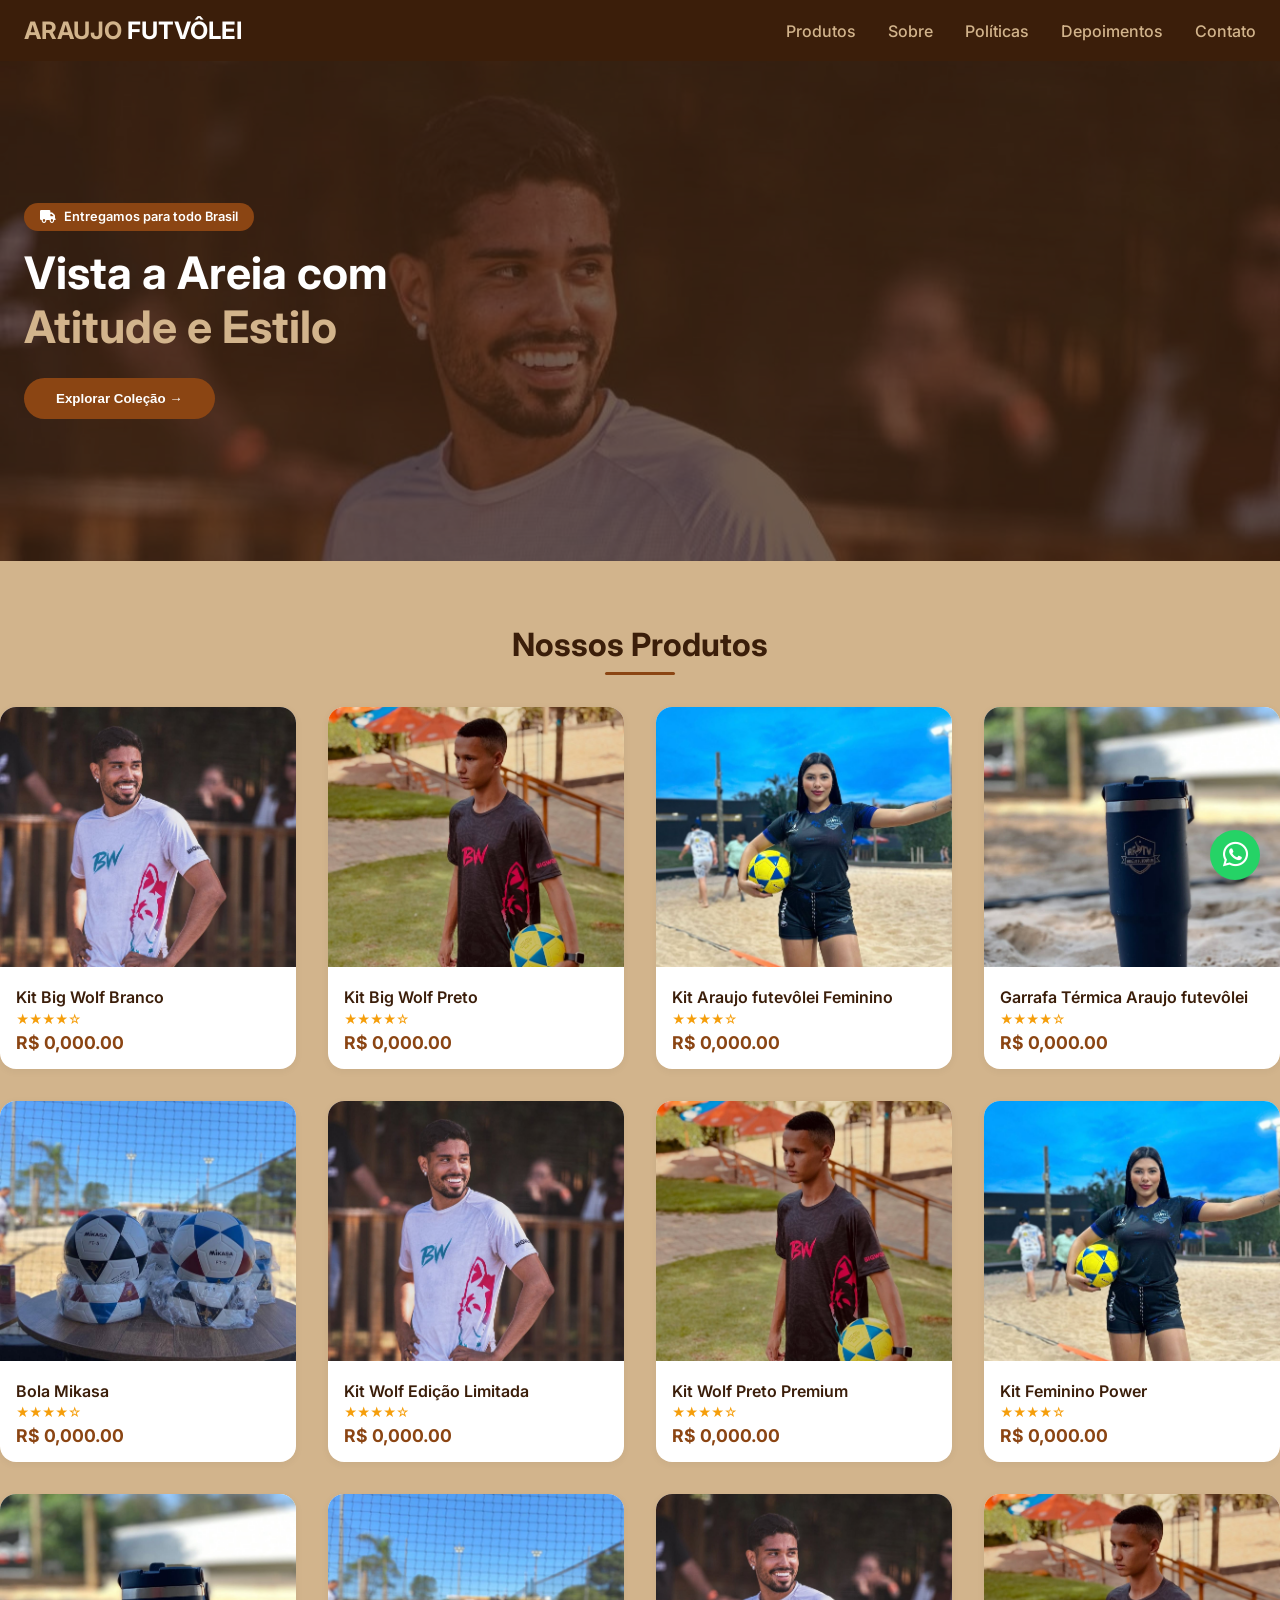
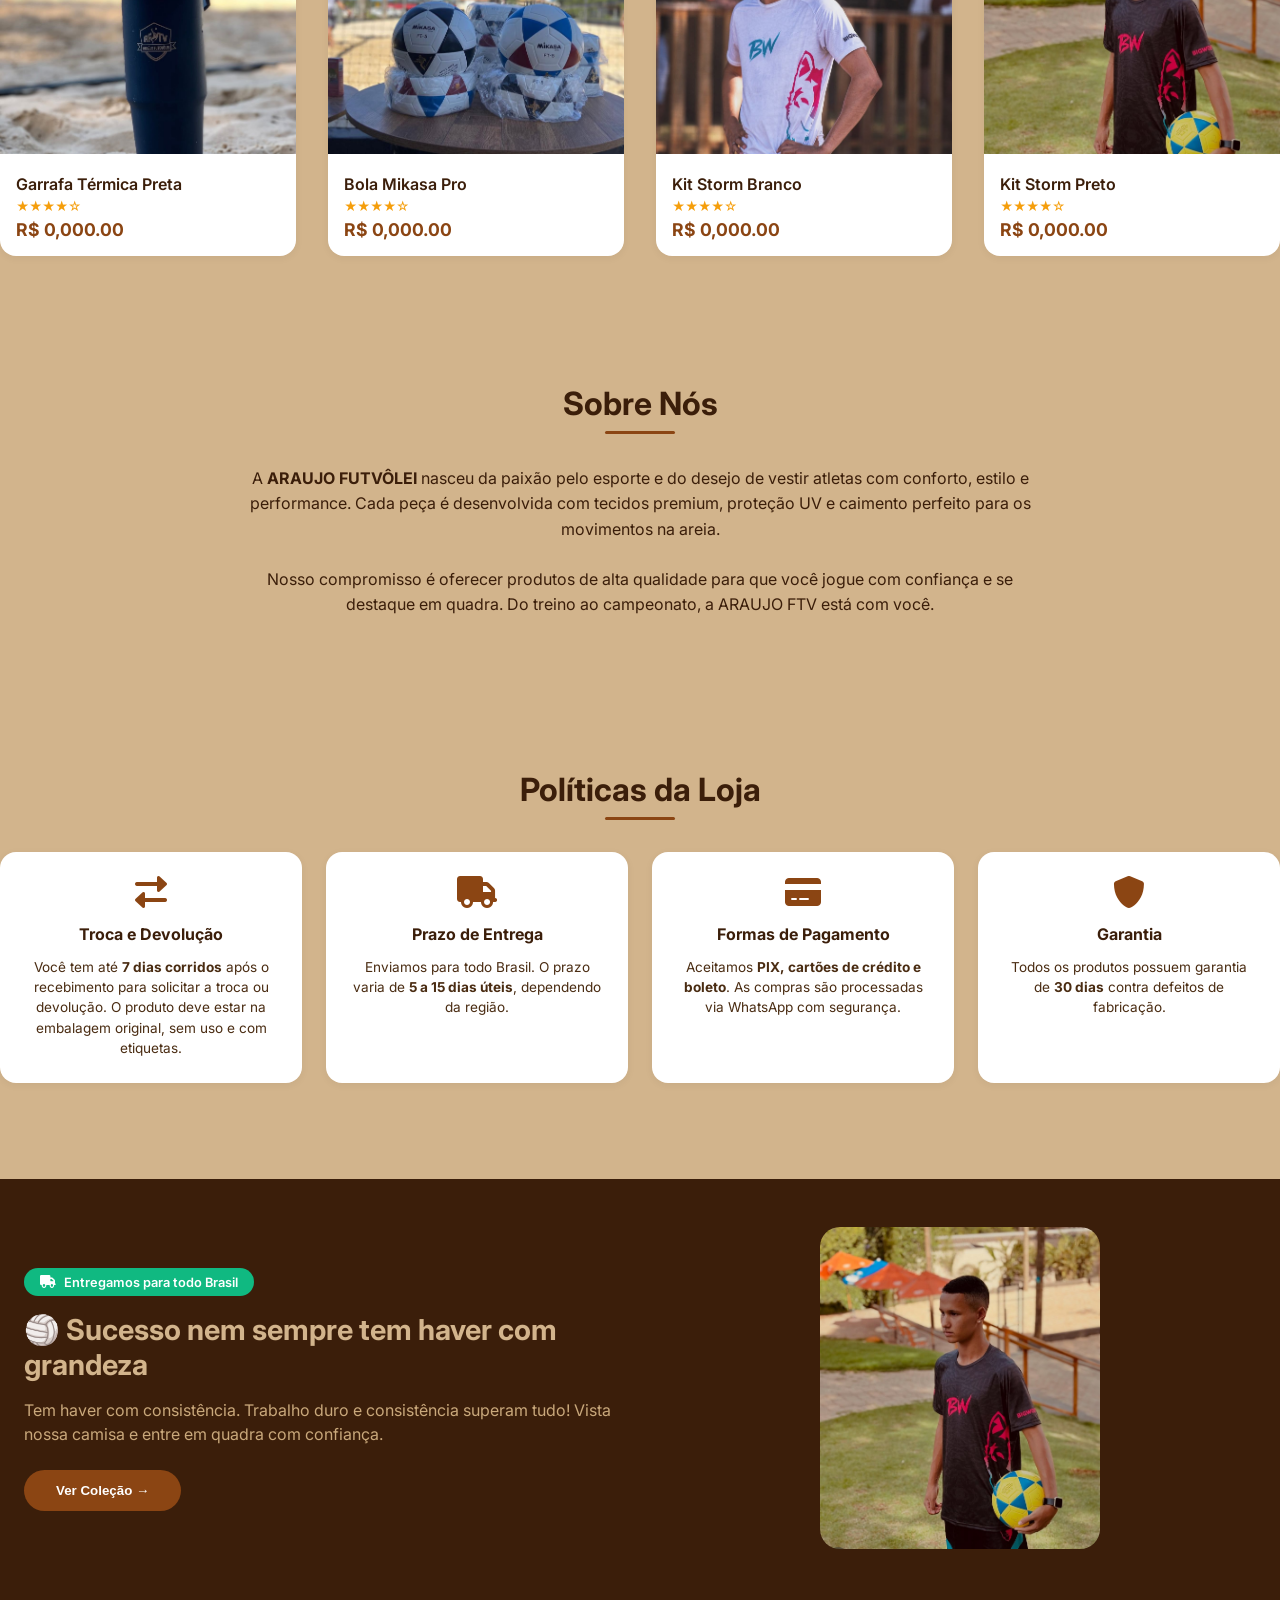
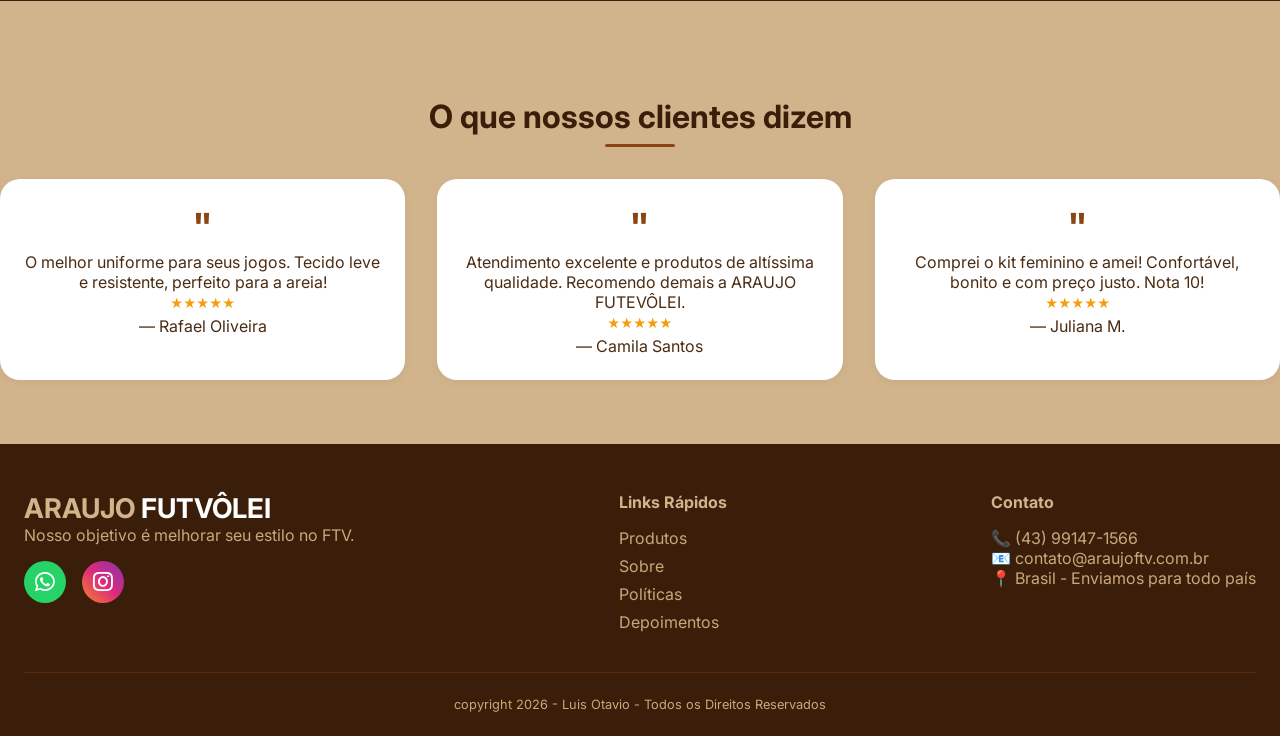
==== commit 8884685b: "d" ====
--- a/index.html
+++ b/index.html
@@ -32,7 +32,14 @@
 <!-- HERO -->
 <header class="hero">
     <div class="hero-container">
-        
+        <div class="hero-content">
+            <div class="delivery-badge">
+                <i class="fas fa-truck"></i>
+                <span>Entregamos para todo Brasil</span>
+            </div>
+            <h1>Vista a Areia com <span><br>Atitude e Estilo</span></h1>
+            <button class="btn-primary" id="verProdutosBtn">Explorar Coleção →</button>
+        </div>
     </div>
 </header>
 
